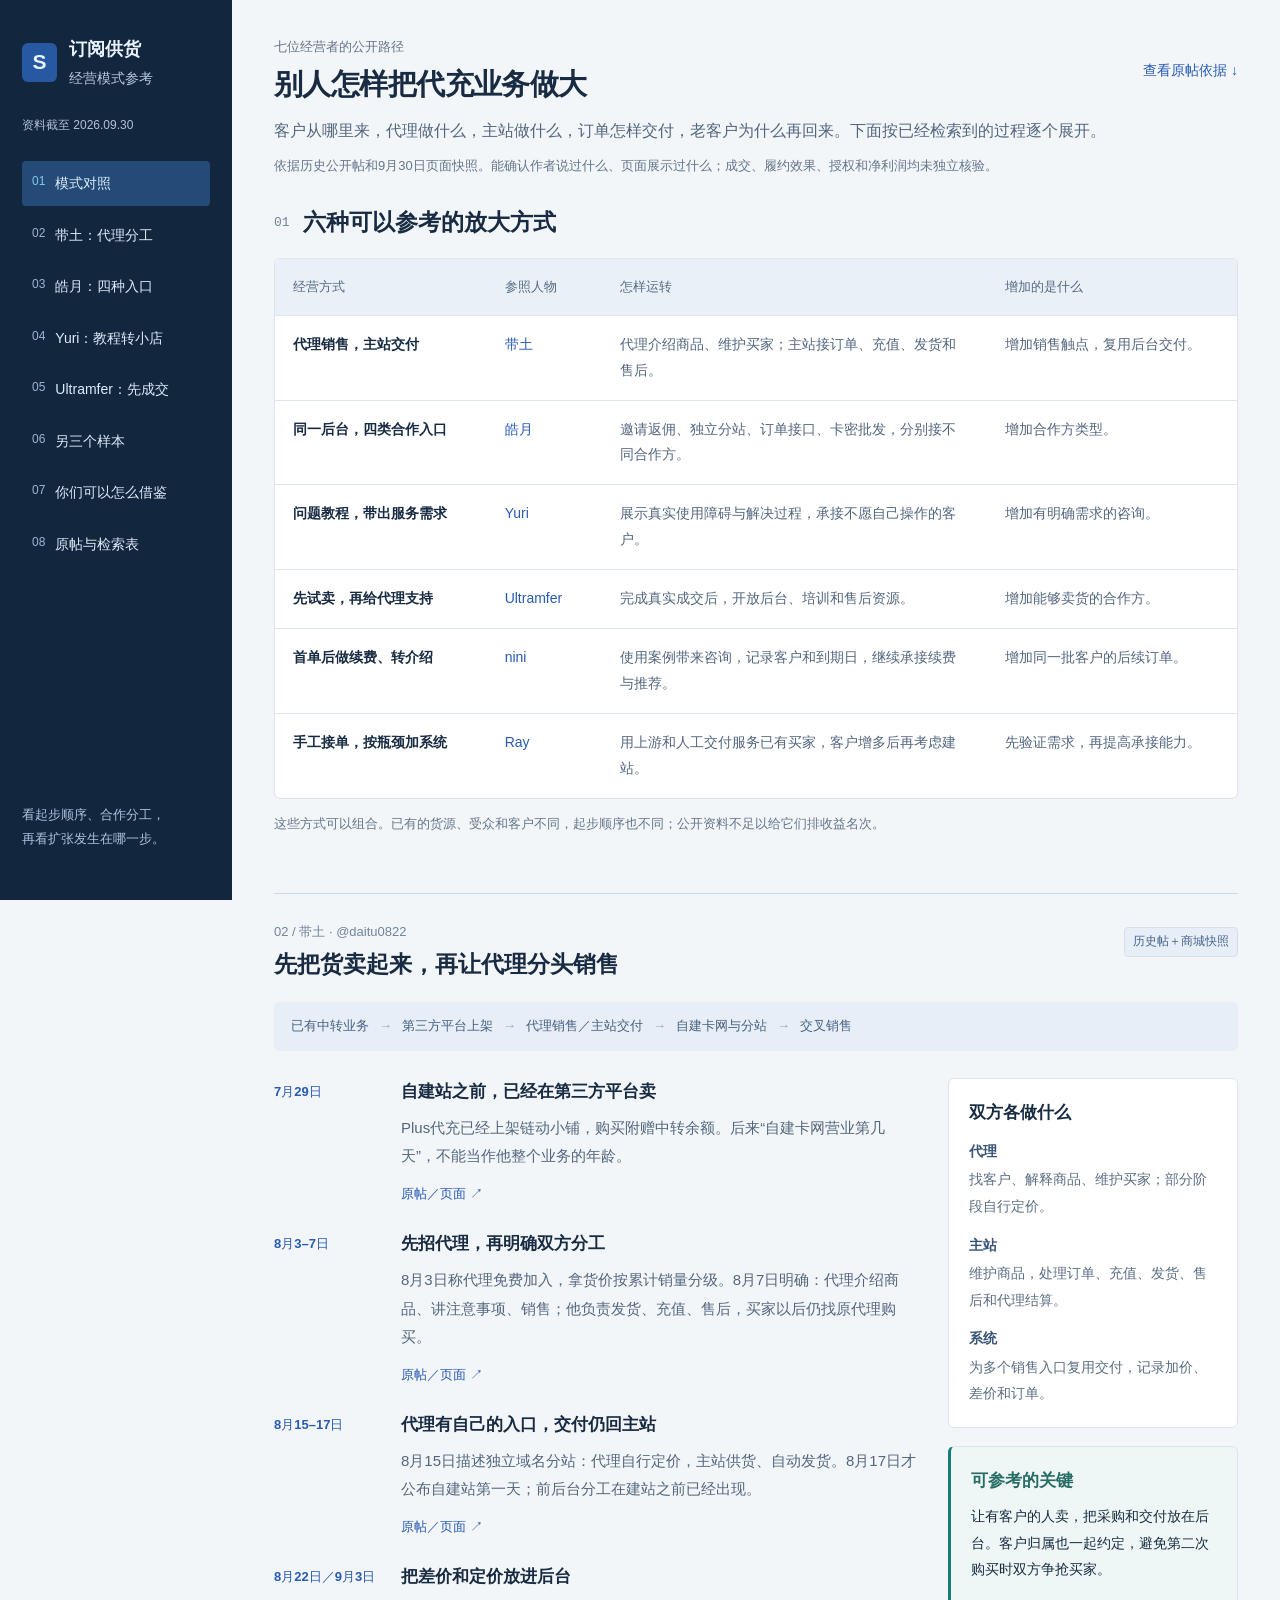
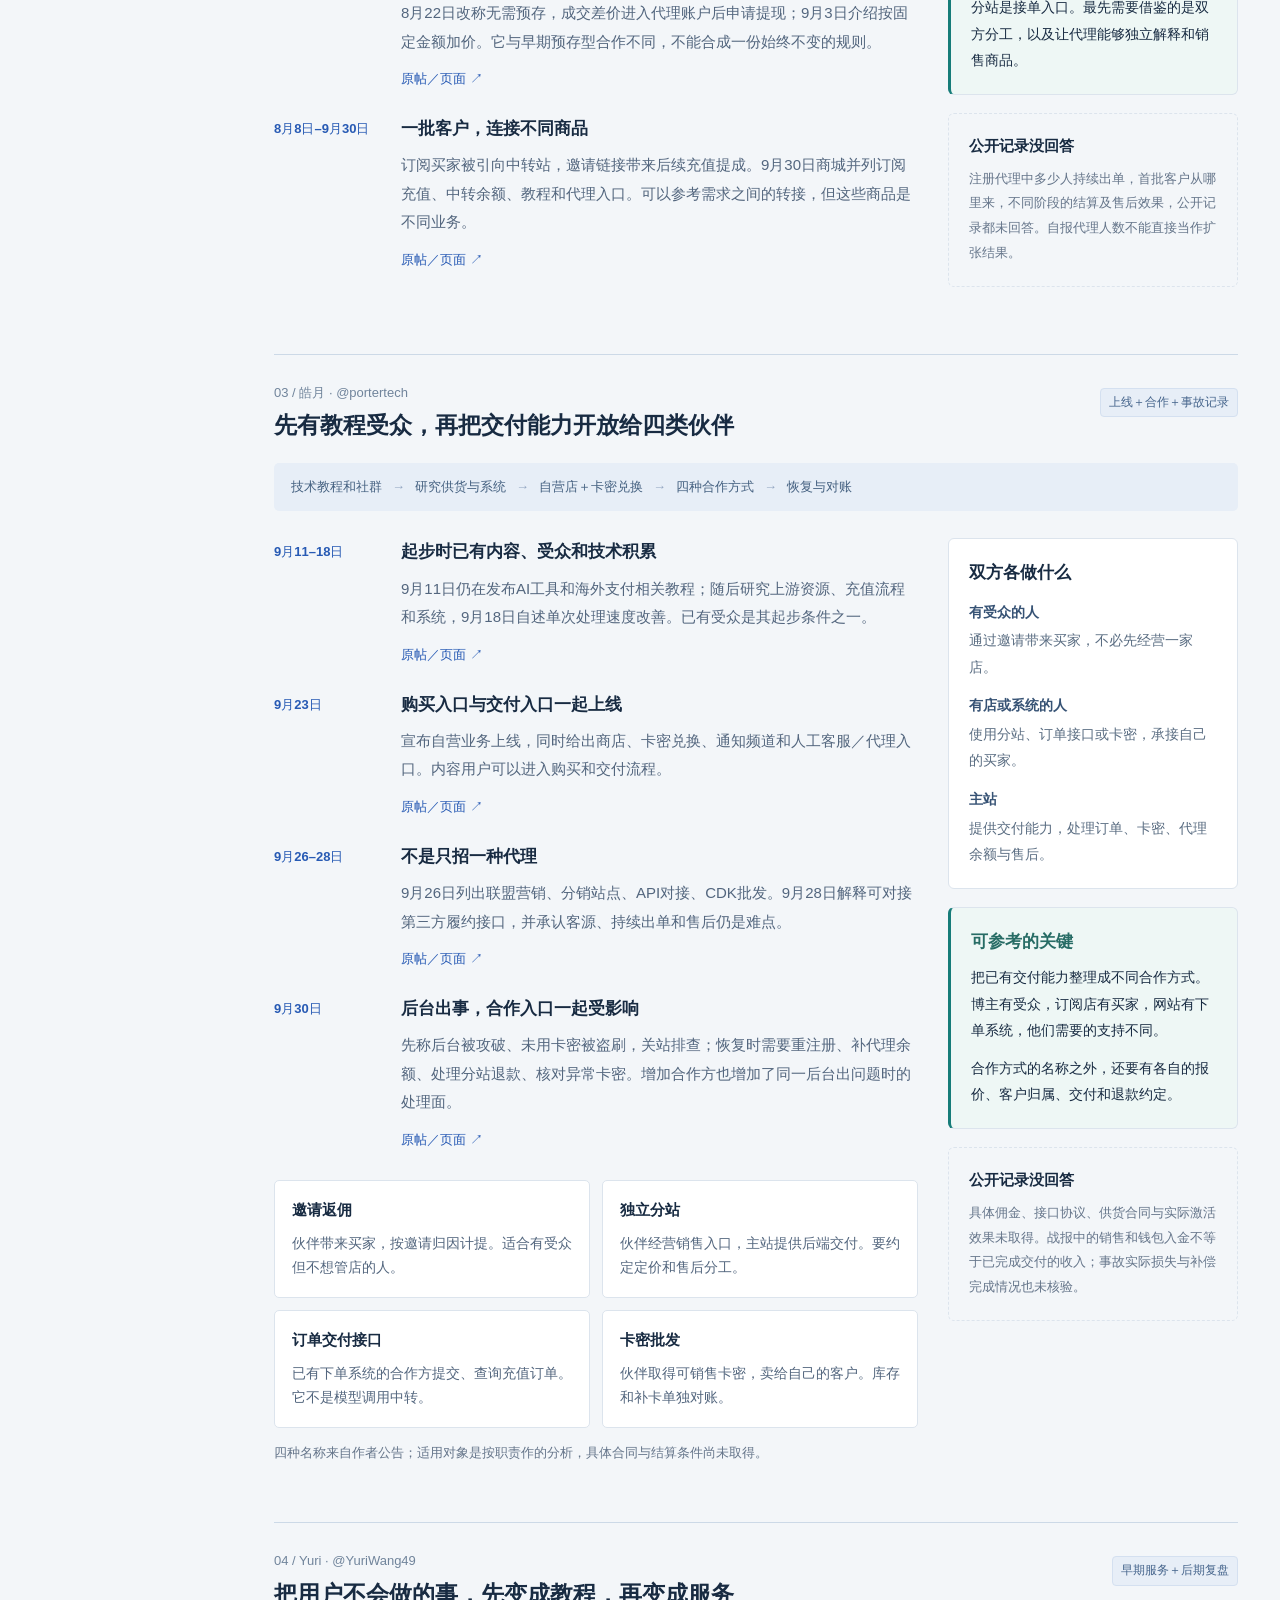
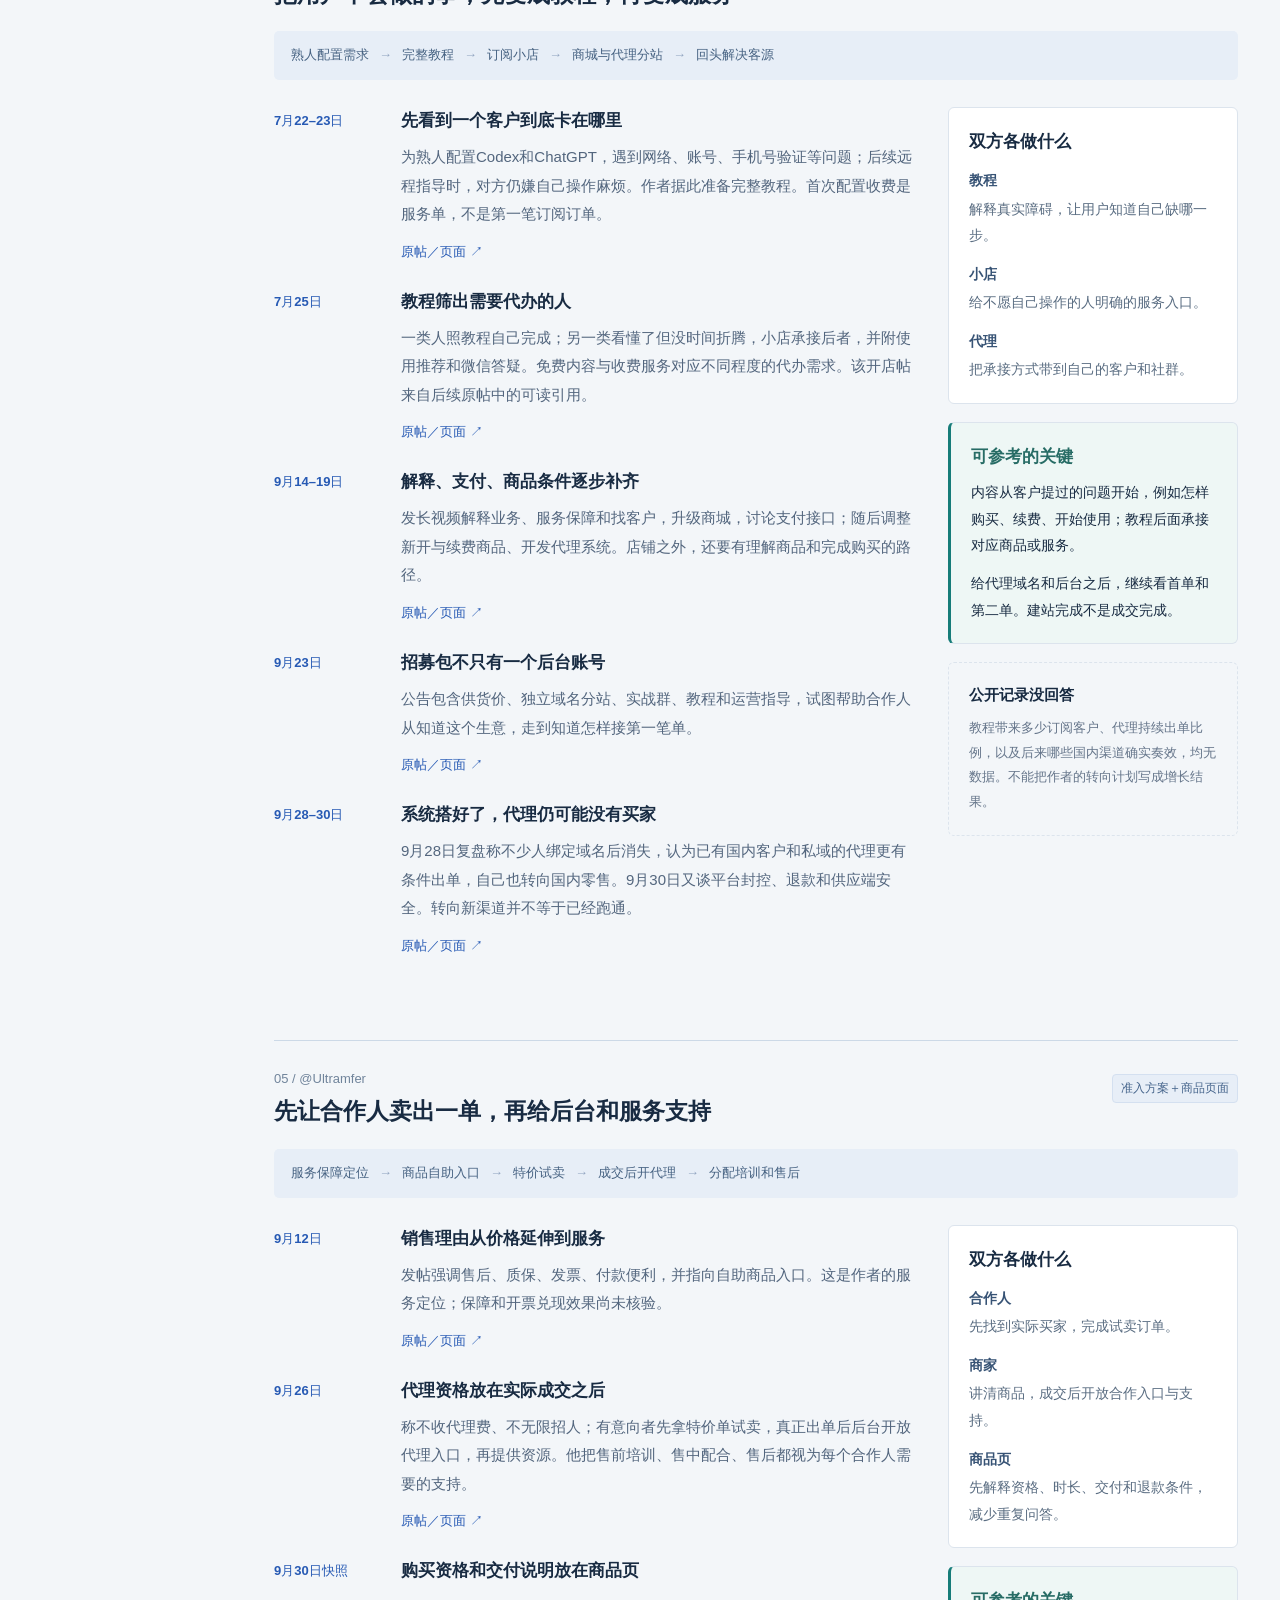
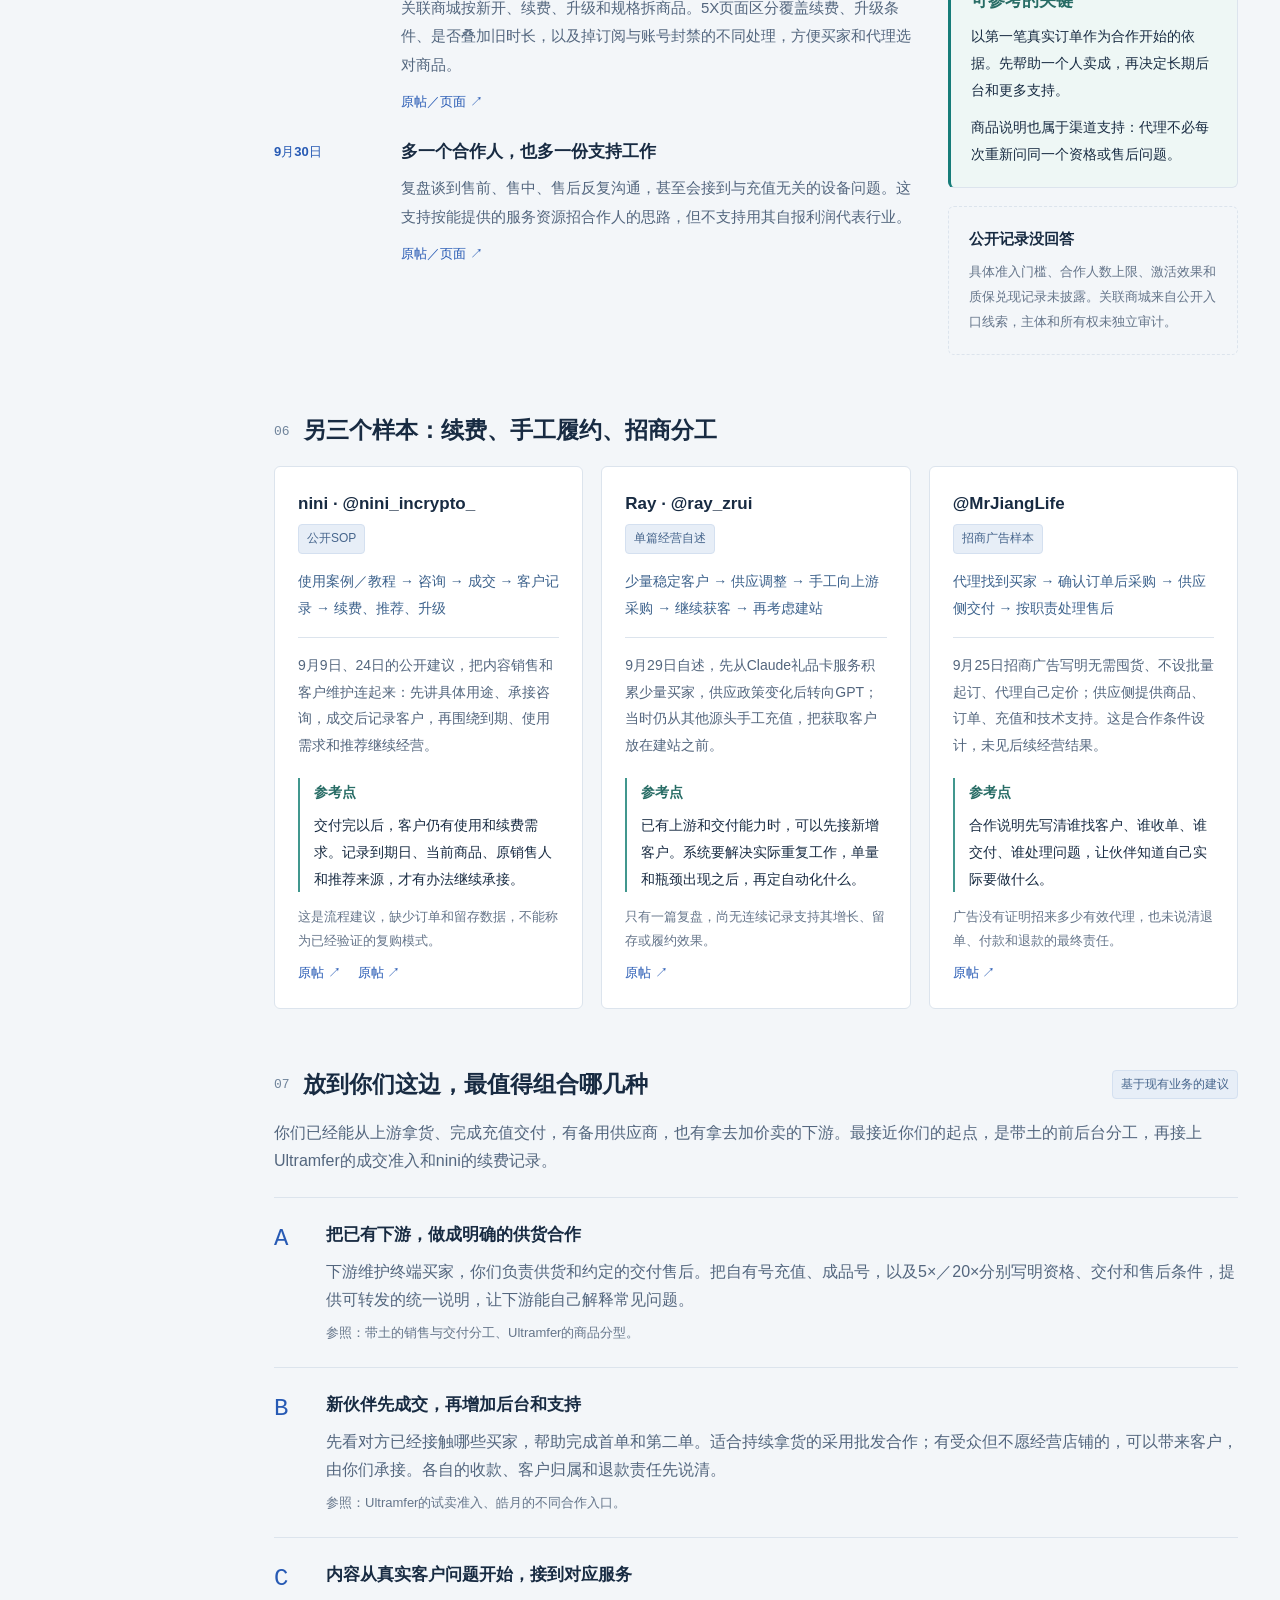
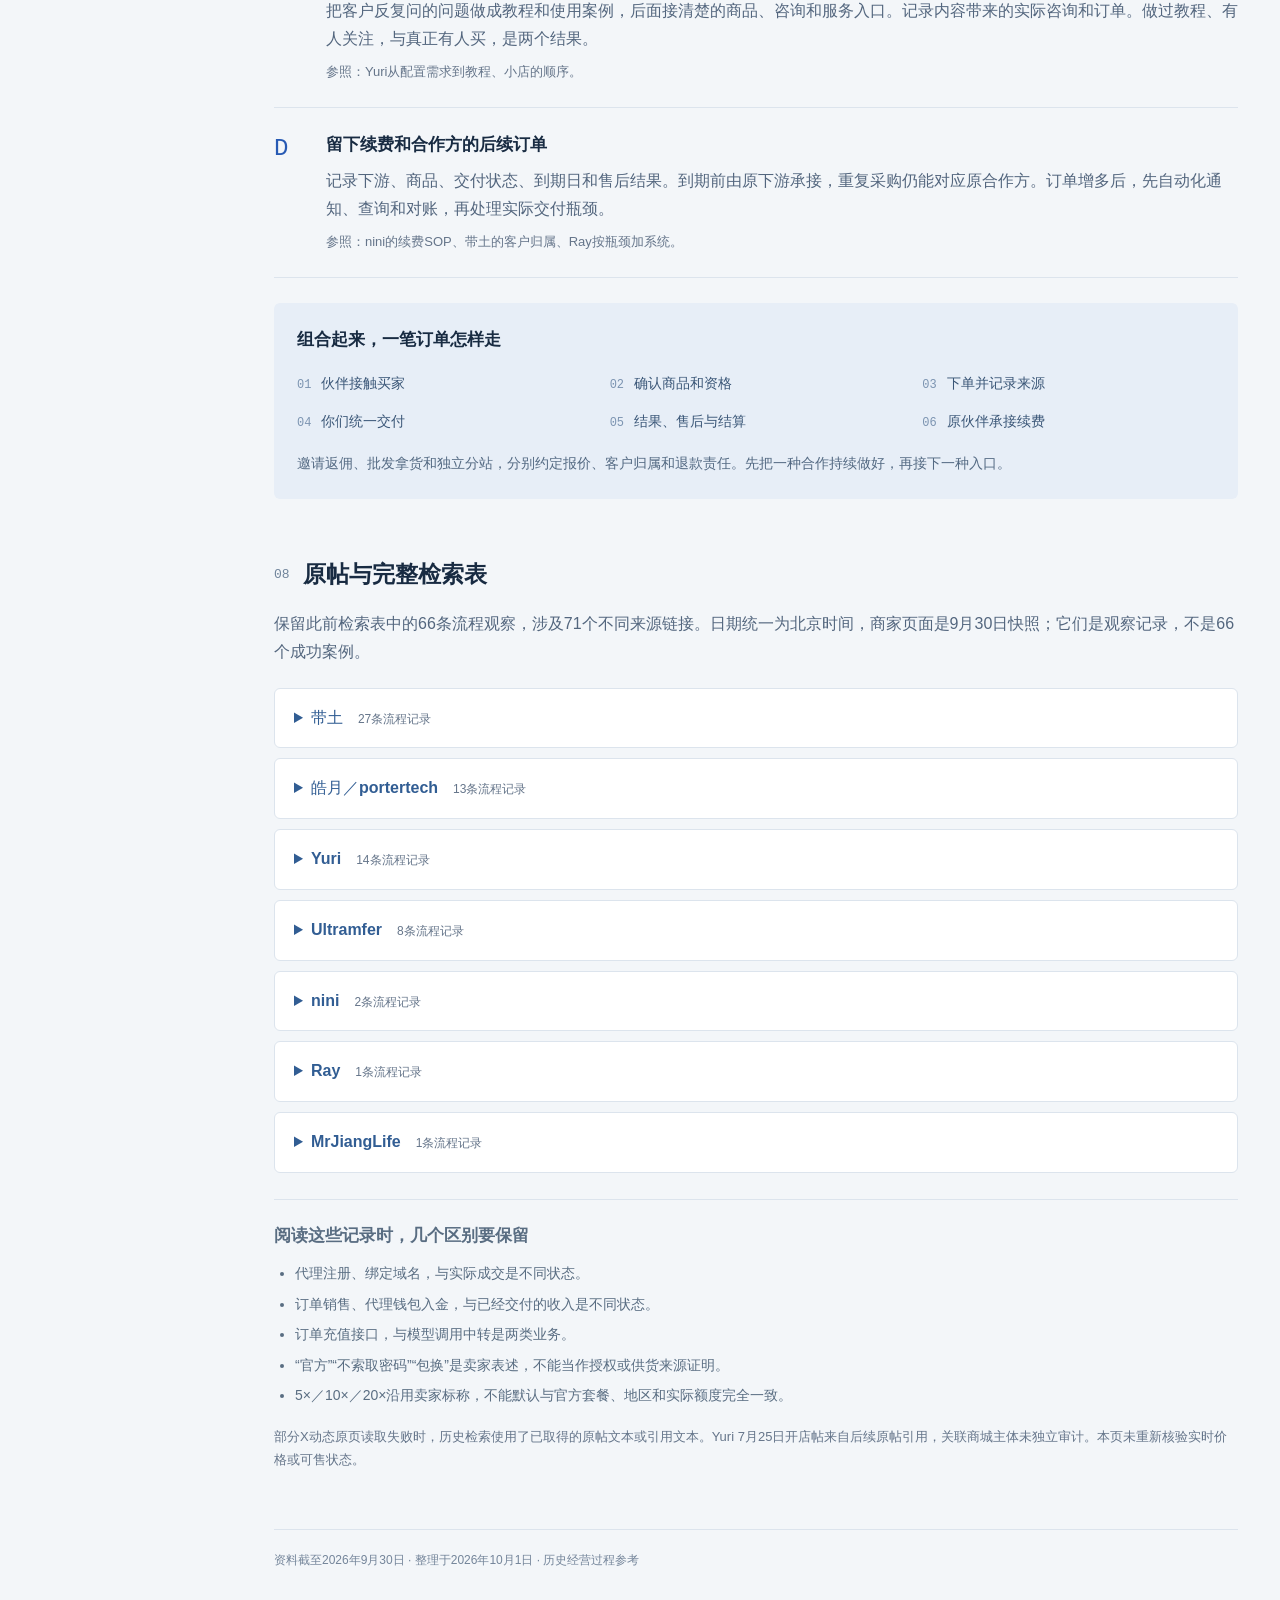
==== casebook/index.html @ fd073145 "Import AI subscription casebook with original history git-subtree-dir: casebook git-subtree-mainline" ====
<!doctype html><html lang="zh-CN"><head><meta charset="UTF-8"><meta name="viewport" content="width=device-width, initial-scale=1"><meta name="theme-color" content="#12263e"><meta name="description" content="七位AI订阅经营者的公开路径：获客、代理合作、集中交付、售后与续费。"><title>代充经营模式参考｜七位经营者的公开路径</title><link rel="icon" type="image/svg+xml" href="data:image/svg+xml,%3Csvg xmlns='http://www.w3.org/2000/svg' viewBox='0 0 32 32'%3E%3Crect width='32' height='32' rx='7' fill='%2312263e'/%3E%3Cpath d='M7 24V17h4v7m3 0V12h4v12m3 0V7h4v17' stroke='%236dcaf0' stroke-width='3'/%3E%3C/svg%3E"><link rel="stylesheet" href="styles.css"><script defer src="app.js"></script></head><body><a class="skip" href="#main">跳到案例内容</a><aside class="sidebar"><a class="brand" href="#models"><span class="brand-mark" aria-hidden="true">S</span><span>订阅供货<span class="brand-sub">经营模式参考</span></span></a><div class="sidebar-meta">资料截至 2026.09.30</div><nav aria-label="案例目录">
<a href="#models" class="active" aria-current="location">01 <span>模式对照</span></a>
<a href="#daitu">02 <span>带土：代理分工</span></a>
<a href="#porter">03 <span>皓月：四种入口</span></a>
<a href="#yuri">04 <span>Yuri：教程转小店</span></a>
<a href="#ultra">05 <span>Ultramfer：先成交</span></a>
<a href="#more">06 <span>另三个样本</span></a>
<a href="#borrow">07 <span>你们可以怎么借鉴</span></a>
<a href="#sources">08 <span>原帖与检索表</span></a>
</nav><p class="sidebar-bottom">看起步顺序、合作分工，<br>再看扩张发生在哪一步。</p></aside><main id="main"><header class="page-header"><div><p class="eyebrow">七位经营者的公开路径</p><h1>别人怎样把代充业务做大</h1></div><a class="source-link" href="#sources">查看原帖依据 ↓</a></header><p class="intro">客户从哪里来，代理做什么，主站做什么，订单怎样交付，老客户为什么再回来。下面按已经检索到的过程逐个展开。</p><p class="evidence-note">依据历史公开帖和9月30日页面快照。能确认作者说过什么、页面展示过什么；成交、履约效果、授权和净利润均未独立核验。</p><section id="models" aria-labelledby="models-title"><div class="section-heading"><div><span class="section-no">01</span><h2 id="models-title">六种可以参考的放大方式</h2></div></div><div class="table-wrap"><table class="model-table"><thead><tr><th scope="col">经营方式</th><th scope="col">参照人物</th><th scope="col">怎样运转</th><th scope="col">增加的是什么</th></tr></thead><tbody>
<tr><th scope="row">代理销售，主站交付</th><td><a href="#daitu">带土</a></td><td>代理介绍商品、维护买家；主站接订单、充值、发货和售后。</td><td>增加销售触点，复用后台交付。</td></tr>
<tr><th scope="row">同一后台，四类合作入口</th><td><a href="#porter">皓月</a></td><td>邀请返佣、独立分站、订单接口、卡密批发，分别接不同合作方。</td><td>增加合作方类型。</td></tr>
<tr><th scope="row">问题教程，带出服务需求</th><td><a href="#yuri">Yuri</a></td><td>展示真实使用障碍与解决过程，承接不愿自己操作的客户。</td><td>增加有明确需求的咨询。</td></tr>
<tr><th scope="row">先试卖，再给代理支持</th><td><a href="#ultra">Ultramfer</a></td><td>完成真实成交后，开放后台、培训和售后资源。</td><td>增加能够卖货的合作方。</td></tr>
<tr><th scope="row">首单后做续费、转介绍</th><td><a href="#nini">nini</a></td><td>使用案例带来咨询，记录客户和到期日，继续承接续费与推荐。</td><td>增加同一批客户的后续订单。</td></tr>
<tr><th scope="row">手工接单，按瓶颈加系统</th><td><a href="#ray">Ray</a></td><td>用上游和人工交付服务已有买家，客户增多后再考虑建站。</td><td>先验证需求，再提高承接能力。</td></tr>
</tbody></table></div><p class="subnote">这些方式可以组合。已有的货源、受众和客户不同，起步顺序也不同；公开资料不足以给它们排收益名次。</p></section>
<section id="daitu" class="case-section" aria-labelledby="daitu-title"><div class="case-head"><div><span class="section-no">02 / 带土 · @daitu0822</span><h2 id="daitu-title">先把货卖起来，再让代理分头销售</h2></div><span class="tag">历史帖＋商城快照</span></div><div class="path" aria-label="公开业务路径"><span>已有中转业务</span><i aria-hidden="true">→</i><span>第三方平台上架</span><i aria-hidden="true">→</i><span>代理销售／主站交付</span><i aria-hidden="true">→</i><span>自建卡网与分站</span><i aria-hidden="true">→</i><span>交叉销售</span></div><div class="case-layout"><div><div class="chronology">
<article><div class="date">7月29日</div><div><h3>自建站之前，已经在第三方平台卖</h3><p>Plus代充已经上架链动小铺，购买附赠中转余额。后来“自建卡网营业第几天”，不能当作他整个业务的年龄。</p><a href="https://x.com/daitu0822/status/2082372740288495859" target="_blank" rel="noopener noreferrer">原帖／页面 ↗</a></div></article>
<article><div class="date">8月3–7日</div><div><h3>先招代理，再明确双方分工</h3><p>8月3日称代理免费加入，拿货价按累计销量分级。8月7日明确：代理介绍商品、讲注意事项、销售；他负责发货、充值、售后，买家以后仍找原代理购买。</p><a href="https://x.com/daitu0822/status/2085756391625834948" target="_blank" rel="noopener noreferrer">原帖／页面 ↗</a></div></article>
<article><div class="date">8月15–17日</div><div><h3>代理有自己的入口，交付仍回主站</h3><p>8月15日描述独立域名分站：代理自行定价，主站供货、自动发货。8月17日才公布自建站第一天；前后台分工在建站之前已经出现。</p><a href="https://x.com/daitu0822/status/2088644835309727869" target="_blank" rel="noopener noreferrer">原帖／页面 ↗</a></div></article>
<article><div class="date">8月22日／9月3日</div><div><h3>把差价和定价放进后台</h3><p>8月22日改称无需预存，成交差价进入代理账户后申请提现；9月3日介绍按固定金额加价。它与早期预存型合作不同，不能合成一份始终不变的规则。</p><a href="https://x.com/daitu0822/status/2091190350610096632" target="_blank" rel="noopener noreferrer">原帖／页面 ↗</a></div></article>
<article><div class="date">8月8日–9月30日</div><div><h3>一批客户，连接不同商品</h3><p>订阅买家被引向中转站，邀请链接带来后续充值提成。9月30日商城并列订阅充值、中转余额、教程和代理入口。可以参考需求之间的转接，但这些商品是不同业务。</p><a href="https://x.com/daitu0822/status/2086013964056682712" target="_blank" rel="noopener noreferrer">原帖／页面 ↗</a></div></article>
</div>
</div><aside class="case-side"><div class="division"><h3>双方各做什么</h3><dl>
<dt>代理</dt><dd>找客户、解释商品、维护买家；部分阶段自行定价。</dd>
<dt>主站</dt><dd>维护商品，处理订单、充值、发货、售后和代理结算。</dd>
<dt>系统</dt><dd>为多个销售入口复用交付，记录加价、差价和订单。</dd>
</dl></div><div class="takeaway"><h3>可参考的关键</h3><p>让有客户的人卖，把采购和交付放在后台。客户归属也一起约定，避免第二次购买时双方争抢买家。</p><p>分站是接单入口。最先需要借鉴的是双方分工，以及让代理能够独立解释和销售商品。</p></div><div class="unknown"><h3>公开记录没回答</h3><p>注册代理中多少人持续出单，首批客户从哪里来，不同阶段的结算及售后效果，公开记录都未回答。自报代理人数不能直接当作扩张结果。</p></div></aside></div></section>
<section id="porter" class="case-section" aria-labelledby="porter-title"><div class="case-head"><div><span class="section-no">03 / 皓月 · @portertech</span><h2 id="porter-title">先有教程受众，再把交付能力开放给四类伙伴</h2></div><span class="tag">上线＋合作＋事故记录</span></div><div class="path" aria-label="公开业务路径"><span>技术教程和社群</span><i aria-hidden="true">→</i><span>研究供货与系统</span><i aria-hidden="true">→</i><span>自营店＋卡密兑换</span><i aria-hidden="true">→</i><span>四种合作方式</span><i aria-hidden="true">→</i><span>恢复与对账</span></div><div class="case-layout"><div><div class="chronology">
<article><div class="date">9月11–18日</div><div><h3>起步时已有内容、受众和技术积累</h3><p>9月11日仍在发布AI工具和海外支付相关教程；随后研究上游资源、充值流程和系统，9月18日自述单次处理速度改善。已有受众是其起步条件之一。</p><a href="https://x.com/portertech/status/2098365959585010064" target="_blank" rel="noopener noreferrer">原帖／页面 ↗</a></div></article>
<article><div class="date">9月23日</div><div><h3>购买入口与交付入口一起上线</h3><p>宣布自营业务上线，同时给出商店、卡密兑换、通知频道和人工客服／代理入口。内容用户可以进入购买和交付流程。</p><a href="https://x.com/portertech/status/2102692599236596185" target="_blank" rel="noopener noreferrer">原帖／页面 ↗</a></div></article>
<article><div class="date">9月26–28日</div><div><h3>不是只招一种代理</h3><p>9月26日列出联盟营销、分销站点、API对接、CDK批发。9月28日解释可对接第三方履约接口，并承认客源、持续出单和售后仍是难点。</p><a href="https://x.com/portertech/status/2103822288760291363" target="_blank" rel="noopener noreferrer">原帖／页面 ↗</a></div></article>
<article><div class="date">9月30日</div><div><h3>后台出事，合作入口一起受影响</h3><p>先称后台被攻破、未用卡密被盗刷，关站排查；恢复时需要重注册、补代理余额、处理分站退款、核对异常卡密。增加合作方也增加了同一后台出问题时的处理面。</p><a href="https://x.com/portertech/status/2105294561518190996" target="_blank" rel="noopener noreferrer">原帖／页面 ↗</a></div></article>
</div>
<div class="cooperation-grid">
<article><h3>邀请返佣</h3><p>伙伴带来买家，按邀请归因计提。适合有受众但不想管店的人。</p></article>
<article><h3>独立分站</h3><p>伙伴经营销售入口，主站提供后端交付。要约定定价和售后分工。</p></article>
<article><h3>订单交付接口</h3><p>已有下单系统的合作方提交、查询充值订单。它不是模型调用中转。</p></article>
<article><h3>卡密批发</h3><p>伙伴取得可销售卡密，卖给自己的客户。库存和补卡单独对账。</p></article>
</div><p class="subnote">四种名称来自作者公告；适用对象是按职责作的分析，具体合同与结算条件尚未取得。</p>
</div><aside class="case-side"><div class="division"><h3>双方各做什么</h3><dl>
<dt>有受众的人</dt><dd>通过邀请带来买家，不必先经营一家店。</dd>
<dt>有店或系统的人</dt><dd>使用分站、订单接口或卡密，承接自己的买家。</dd>
<dt>主站</dt><dd>提供交付能力，处理订单、卡密、代理余额与售后。</dd>
</dl></div><div class="takeaway"><h3>可参考的关键</h3><p>把已有交付能力整理成不同合作方式。博主有受众，订阅店有买家，网站有下单系统，他们需要的支持不同。</p><p>合作方式的名称之外，还要有各自的报价、客户归属、交付和退款约定。</p></div><div class="unknown"><h3>公开记录没回答</h3><p>具体佣金、接口协议、供货合同与实际激活效果未取得。战报中的销售和钱包入金不等于已完成交付的收入；事故实际损失与补偿完成情况也未核验。</p></div></aside></div></section>
<section id="yuri" class="case-section" aria-labelledby="yuri-title"><div class="case-head"><div><span class="section-no">04 / Yuri · @YuriWang49</span><h2 id="yuri-title">把用户不会做的事，先变成教程，再变成服务</h2></div><span class="tag">早期服务＋后期复盘</span></div><div class="path" aria-label="公开业务路径"><span>熟人配置需求</span><i aria-hidden="true">→</i><span>完整教程</span><i aria-hidden="true">→</i><span>订阅小店</span><i aria-hidden="true">→</i><span>商城与代理分站</span><i aria-hidden="true">→</i><span>回头解决客源</span></div><div class="case-layout"><div><div class="chronology">
<article><div class="date">7月22–23日</div><div><h3>先看到一个客户到底卡在哪里</h3><p>为熟人配置Codex和ChatGPT，遇到网络、账号、手机号验证等问题；后续远程指导时，对方仍嫌自己操作麻烦。作者据此准备完整教程。首次配置收费是服务单，不是第一笔订阅订单。</p><a href="https://x.com/YuriWang49/status/2079858857015378277" target="_blank" rel="noopener noreferrer">原帖／页面 ↗</a></div></article>
<article><div class="date">7月25日</div><div><h3>教程筛出需要代办的人</h3><p>一类人照教程自己完成；另一类看懂了但没时间折腾，小店承接后者，并附使用推荐和微信答疑。免费内容与收费服务对应不同程度的代办需求。该开店帖来自后续原帖中的可读引用。</p><a href="https://x.com/YuriWang49/status/2080835426311704947" target="_blank" rel="noopener noreferrer">原帖／页面 ↗</a></div></article>
<article><div class="date">9月14–19日</div><div><h3>解释、支付、商品条件逐步补齐</h3><p>发长视频解释业务、服务保障和找客户，升级商城，讨论支付接口；随后调整新开与续费商品、开发代理系统。店铺之外，还要有理解商品和完成购买的路径。</p><a href="https://x.com/YuriWang49/status/2099411175268311482" target="_blank" rel="noopener noreferrer">原帖／页面 ↗</a></div></article>
<article><div class="date">9月23日</div><div><h3>招募包不只有一个后台账号</h3><p>公告包含供货价、独立域名分站、实战群、教程和运营指导，试图帮助合作人从知道这个生意，走到知道怎样接第一笔单。</p><a href="https://x.com/YuriWang49/status/2102717811571507581" target="_blank" rel="noopener noreferrer">原帖／页面 ↗</a></div></article>
<article><div class="date">9月28–30日</div><div><h3>系统搭好了，代理仍可能没有买家</h3><p>9月28日复盘称不少人绑定域名后消失，认为已有国内客户和私域的代理更有条件出单，自己也转向国内零售。9月30日又谈平台封控、退款和供应端安全。转向新渠道并不等于已经跑通。</p><a href="https://x.com/YuriWang49/status/2104443848466608216" target="_blank" rel="noopener noreferrer">原帖／页面 ↗</a></div></article>
</div>
</div><aside class="case-side"><div class="division"><h3>双方各做什么</h3><dl>
<dt>教程</dt><dd>解释真实障碍，让用户知道自己缺哪一步。</dd>
<dt>小店</dt><dd>给不愿自己操作的人明确的服务入口。</dd>
<dt>代理</dt><dd>把承接方式带到自己的客户和社群。</dd>
</dl></div><div class="takeaway"><h3>可参考的关键</h3><p>内容从客户提过的问题开始，例如怎样购买、续费、开始使用；教程后面承接对应商品或服务。</p><p>给代理域名和后台之后，继续看首单和第二单。建站完成不是成交完成。</p></div><div class="unknown"><h3>公开记录没回答</h3><p>教程带来多少订阅客户、代理持续出单比例，以及后来哪些国内渠道确实奏效，均无数据。不能把作者的转向计划写成增长结果。</p></div></aside></div></section>
<section id="ultra" class="case-section" aria-labelledby="ultra-title"><div class="case-head"><div><span class="section-no">05 / @Ultramfer</span><h2 id="ultra-title">先让合作人卖出一单，再给后台和服务支持</h2></div><span class="tag">准入方案＋商品页面</span></div><div class="path" aria-label="公开业务路径"><span>服务保障定位</span><i aria-hidden="true">→</i><span>商品自助入口</span><i aria-hidden="true">→</i><span>特价试卖</span><i aria-hidden="true">→</i><span>成交后开代理</span><i aria-hidden="true">→</i><span>分配培训和售后</span></div><div class="case-layout"><div><div class="chronology">
<article><div class="date">9月12日</div><div><h3>销售理由从价格延伸到服务</h3><p>发帖强调售后、质保、发票、付款便利，并指向自助商品入口。这是作者的服务定位；保障和开票兑现效果尚未核验。</p><a href="https://x.com/Ultramfer/status/2098575575543931100" target="_blank" rel="noopener noreferrer">原帖／页面 ↗</a></div></article>
<article><div class="date">9月26日</div><div><h3>代理资格放在实际成交之后</h3><p>称不收代理费、不无限招人；有意向者先拿特价单试卖，真正出单后后台开放代理入口，再提供资源。他把售前培训、售中配合、售后都视为每个合作人需要的支持。</p><a href="https://x.com/Ultramfer/status/2103707246303891905" target="_blank" rel="noopener noreferrer">原帖／页面 ↗</a></div></article>
<article><div class="date">9月30日快照</div><div><h3>购买资格和交付说明放在商品页</h3><p>关联商城按新开、续费、升级和规格拆商品。5X页面区分覆盖续费、升级条件、是否叠加旧时长，以及掉订阅与账号封禁的不同处理，方便买家和代理选对商品。</p><a href="https://xcyun.app/store/products/chatgpt-pro-5x" target="_blank" rel="noopener noreferrer">原帖／页面 ↗</a></div></article>
<article><div class="date">9月30日</div><div><h3>多一个合作人，也多一份支持工作</h3><p>复盘谈到售前、售中、售后反复沟通，甚至会接到与充值无关的设备问题。这支持按能提供的服务资源招合作人的思路，但不支持用其自报利润代表行业。</p><a href="https://x.com/Ultramfer/status/2105295449620115901" target="_blank" rel="noopener noreferrer">原帖／页面 ↗</a></div></article>
</div>
</div><aside class="case-side"><div class="division"><h3>双方各做什么</h3><dl>
<dt>合作人</dt><dd>先找到实际买家，完成试卖订单。</dd>
<dt>商家</dt><dd>讲清商品，成交后开放合作入口与支持。</dd>
<dt>商品页</dt><dd>先解释资格、时长、交付和退款条件，减少重复问答。</dd>
</dl></div><div class="takeaway"><h3>可参考的关键</h3><p>以第一笔真实订单作为合作开始的依据。先帮助一个人卖成，再决定长期后台和更多支持。</p><p>商品说明也属于渠道支持：代理不必每次重新问同一个资格或售后问题。</p></div><div class="unknown"><h3>公开记录没回答</h3><p>具体准入门槛、合作人数上限、激活效果和质保兑现记录未披露。关联商城来自公开入口线索，主体和所有权未独立审计。</p></div></aside></div></section>
<section id="more" aria-labelledby="more-title"><div class="section-heading"><div><span class="section-no">06</span><h2 id="more-title">另三个样本：续费、手工履约、招商分工</h2></div></div><div class="more-cases">
<article id="nini" class="mini-case"><div class="mini-head"><h3>nini · @nini_incrypto_</h3><span class="badge">公开SOP</span></div><p class="mini-path">使用案例／教程 → 咨询 → 成交 → 客户记录 → 续费、推荐、升级</p><p>9月9日、24日的公开建议，把内容销售和客户维护连起来：先讲具体用途、承接咨询，成交后记录客户，再围绕到期、使用需求和推荐继续经营。</p><div class="mini-lesson"><strong>参考点</strong><p>交付完以后，客户仍有使用和续费需求。记录到期日、当前商品、原销售人和推荐来源，才有办法继续承接。</p></div><p class="subnote">这是流程建议，缺少订单和留存数据，不能称为已经验证的复购模式。</p><div class="link-row"><a href="https://x.com/nini_incrypto_/status/2097535467759800805" target="_blank" rel="noopener noreferrer">原帖 ↗</a><a href="https://x.com/nini_incrypto_/status/2103052051211297029" target="_blank" rel="noopener noreferrer">原帖 ↗</a></div></article>
<article id="ray" class="mini-case"><div class="mini-head"><h3>Ray · @ray_zrui</h3><span class="badge">单篇经营自述</span></div><p class="mini-path">少量稳定客户 → 供应调整 → 手工向上游采购 → 继续获客 → 再考虑建站</p><p>9月29日自述，先从Claude礼品卡服务积累少量买家，供应政策变化后转向GPT；当时仍从其他源头手工充值，把获取客户放在建站之前。</p><div class="mini-lesson"><strong>参考点</strong><p>已有上游和交付能力时，可以先接新增客户。系统要解决实际重复工作，单量和瓶颈出现之后，再定自动化什么。</p></div><p class="subnote">只有一篇复盘，尚无连续记录支持其增长、留存或履约效果。</p><div class="link-row"><a href="https://x.com/ray_zrui/status/2104615530556703213" target="_blank" rel="noopener noreferrer">原帖 ↗</a></div></article>
<article id="jiang" class="mini-case"><div class="mini-head"><h3>@MrJiangLife</h3><span class="badge">招商广告样本</span></div><p class="mini-path">代理找到买家 → 确认订单后采购 → 供应侧交付 → 按职责处理售后</p><p>9月25日招商广告写明无需囤货、不设批量起订、代理自己定价；供应侧提供商品、订单、充值和技术支持。这是合作条件设计，未见后续经营结果。</p><div class="mini-lesson"><strong>参考点</strong><p>合作说明先写清谁找客户、谁收单、谁交付、谁处理问题，让伙伴知道自己实际要做什么。</p></div><p class="subnote">广告没有证明招来多少有效代理，也未说清退单、付款和退款的最终责任。</p><div class="link-row"><a href="https://x.com/MrJiangLife/status/2103333500673982663" target="_blank" rel="noopener noreferrer">原帖 ↗</a></div></article>
</div></section><section id="borrow" aria-labelledby="borrow-title"><div class="section-heading"><div><span class="section-no">07</span><h2 id="borrow-title">放到你们这边，最值得组合哪几种</h2></div><span class="tag">基于现有业务的建议</span></div><p class="section-intro">你们已经能从上游拿货、完成充值交付，有备用供应商，也有拿去加价卖的下游。最接近你们的起点，是带土的前后台分工，再接上Ultramfer的成交准入和nini的续费记录。</p><div class="borrow-list">
<article><span>A</span><div><h3>把已有下游，做成明确的供货合作</h3><p>下游维护终端买家，你们负责供货和约定的交付售后。把自有号充值、成品号，以及5×／20×分别写明资格、交付和售后条件，提供可转发的统一说明，让下游能自己解释常见问题。</p><p class="borrow-from">参照：带土的销售与交付分工、Ultramfer的商品分型。</p></div></article>
<article><span>B</span><div><h3>新伙伴先成交，再增加后台和支持</h3><p>先看对方已经接触哪些买家，帮助完成首单和第二单。适合持续拿货的采用批发合作；有受众但不愿经营店铺的，可以带来客户，由你们承接。各自的收款、客户归属和退款责任先说清。</p><p class="borrow-from">参照：Ultramfer的试卖准入、皓月的不同合作入口。</p></div></article>
<article><span>C</span><div><h3>内容从真实客户问题开始，接到对应服务</h3><p>把客户反复问的问题做成教程和使用案例，后面接清楚的商品、咨询和服务入口。记录内容带来的实际咨询和订单。做过教程、有人关注，与真正有人买，是两个结果。</p><p class="borrow-from">参照：Yuri从配置需求到教程、小店的顺序。</p></div></article>
<article><span>D</span><div><h3>留下续费和合作方的后续订单</h3><p>记录下游、商品、交付状态、到期日和售后结果。到期前由原下游承接，重复采购仍能对应原合作方。订单增多后，先自动化通知、查询和对账，再处理实际交付瓶颈。</p><p class="borrow-from">参照：nini的续费SOP、带土的客户归属、Ray按瓶颈加系统。</p></div></article>
</div><div class="order-flow"><h3>组合起来，一笔订单怎样走</h3><ol>
<li><span>01</span>伙伴接触买家</li>
<li><span>02</span>确认商品和资格</li>
<li><span>03</span>下单并记录来源</li>
<li><span>04</span>你们统一交付</li>
<li><span>05</span>结果、售后与结算</li>
<li><span>06</span>原伙伴承接续费</li>
</ol><p>邀请返佣、批发拿货和独立分站，分别约定报价、客户归属和退款责任。先把一种合作持续做好，再接下一种入口。</p></div></section><section id="sources" aria-labelledby="sources-title"><div class="section-heading"><div><span class="section-no">08</span><h2 id="sources-title">原帖与完整检索表</h2></div></div><p class="section-intro">保留此前检索表中的66条流程观察，涉及71个不同来源链接。日期统一为北京时间，商家页面是9月30日快照；它们是观察记录，不是66个成功案例。</p>
<details class="evidence-table"><summary>带土<span>27条流程记录</span></summary><div class="table-wrap"><table><thead><tr><th scope="col">日期／环节</th><th scope="col">公开记录支持什么</th><th scope="col">未知与限制</th></tr></thead><tbody>
<tr><th scope="row">2026-07-29<br><span>第三方平台先卖</span></th><td>Plus代充已上架链动小铺，公开对接码和报价，购买附赠5元中转余额。自建站营业计数不是整个业务的起点。<div class="link-row"><a href="https://x.com/daitu0822/status/2082372740288495859" target="_blank" rel="noopener noreferrer">原帖 ↗</a></div></td><td>第一笔订单、采购来源、赠送成本未披露。</td></tr>
<tr><th scope="row">2026-08-03<br><span>免费代理与销量分级</span></th><td>称开放对接3天加入85名代理、不收代理费；按累计销量划分普通、金牌、核心拿货价。<div class="link-row"><a href="https://x.com/daitu0822/status/2084223174619566090" target="_blank" rel="noopener noreferrer">原帖 ↗</a></div></td><td>加入人数不等于付费、活跃或复购代理。</td></tr>
<tr><th scope="row">2026-08-05<br><span>社群承接与售后负担</span></th><td>称短期大量新增微信好友和代理，并提到沟通售后压力及卡密不退换的售卖规则。<div class="link-row"><a href="https://x.com/daitu0822/status/2084901291101454376" target="_blank" rel="noopener noreferrer">原帖 ↗</a></div></td><td>自报规模和规则没有实际履约、退款台账。</td></tr>
<tr><th scope="row">2026-08-06<br><span>平台结算</span></th><td>称第三方平台资金按其当时使用规则解冻、自动提现。<div class="link-row"><a href="https://x.com/daitu0822/status/2085043992048374273" target="_blank" rel="noopener noreferrer">原帖 ↗</a></div></td><td>这是作者当时经历，不能当作全部平台或今天的结算规则。</td></tr>
<tr><th scope="row">2026-08-07<br><span>前台与后台分工</span></th><td>明确代理负责介绍商品、注意事项和销售；作者负责发货、充值与售后，买家继续找原代理购买。<div class="link-row"><a href="https://x.com/daitu0822/status/2085756391625834948" target="_blank" rel="noopener noreferrer">原帖 ↗</a></div></td><td>418名代理为自报注册规模；活跃率、售后工时未知。</td></tr>
<tr><th scope="row">2026-08-08<br><span>代充与中转交叉销售</span></th><td>把会员买家引向中转站；赠送余额，邀请链接下后续充值有10%提成。<div class="link-row"><a href="https://x.com/daitu0822/status/2086013964056682712" target="_blank" rel="noopener noreferrer">原帖 ↗</a></div></td><td>付费留存、返佣成本、调用成本和授权未知。</td></tr>
<tr><th scope="row">2026-08-15<br><span>分站／预存型合作</span></th><td>描述独立域名分站、代理自行定价、先在主站预存后由主站自动发货。<div class="link-row"><a href="https://x.com/daitu0822/status/2088644835309727869" target="_blank" rel="noopener noreferrer">原帖 ↗</a></div></td><td>退款、余额所有权和资金隔离未披露。</td></tr>
<tr><th scope="row">2026-08-17<br><span>自建卡网开业</span></th><td>8月17日称自建发卡站营业第一天；此前第三方平台受到限制。<div class="link-row"><a href="https://x.com/daitu0822/status/2089381192873234878" target="_blank" rel="noopener noreferrer">原帖 ↗</a></div></td><td>战报是作者自述，不能据此倒推出第一批客户来源。</td></tr>
<tr><th scope="row">2026-08-20<br><span>分站教学</span></th><td>发布加入代理、开通及绑定域名的教程入口。<div class="link-row"><a href="https://x.com/daitu0822/status/2090343511715352790" target="_blank" rel="noopener noreferrer">原帖 ↗</a></div></td><td>教程存在不证明代理完成配置或成交。</td></tr>
<tr><th scope="row">2026-08-20<br><span>收款影响成交</span></th><td>自述支付宝故障导致部分买家不能付款，显示支付是独立经营环节。<div class="link-row"><a href="https://x.com/daitu0822/status/2090462952767758698" target="_blank" rel="noopener noreferrer">原帖 ↗</a></div></td><td>失败付款数、挽回率、冻结资金和费率未知。</td></tr>
<tr><th scope="row">2026-08-21<br><span>收费准入／人工提现</span></th><td>称代理费10或20元；自建卡网和支付；代理后台申请提现、提交收款信息后由作者打款。<div class="link-row"><a href="https://x.com/daitu0822/status/2090828745003184592" target="_blank" rel="noopener noreferrer">原帖 ↗</a></div></td><td>不同费用对应权益不明，零手续费不等于零经营成本。</td></tr>
<tr><th scope="row">2026-08-22<br><span>不预存／差价钱包</span></th><td>称代理无需预充值，卖出后差价进入代理账户，满100元可申请提现。<div class="link-row"><a href="https://x.com/daitu0822/status/2091190350610096632" target="_blank" rel="noopener noreferrer">原帖 ↗</a></div></td><td>与8月15日预存型说法不同：可能不同模式或规则变更，不能合并。</td></tr>
<tr><th scope="row">2026-09-03<br><span>代理定价功能</span></th><td>主站支持代理按固定金额设置加价；例子用来解释功能。<div class="link-row"><a href="https://x.com/daitu0822/status/2095415389437960617" target="_blank" rel="noopener noreferrer">原帖 ↗</a></div></td><td>例子不是GPT 5x实际成交价，更不是净利率。</td></tr>
<tr><th scope="row">2026-09-03<br><span>内容获客复盘</span></th><td>自述曾尝试视频号并得到关注和订单，讨论AI使用内容如何导向订阅需求。<div class="link-row"><a href="https://x.com/daitu0822/status/2095503444475892031" target="_blank" rel="noopener noreferrer">原帖 ↗</a></div></td><td>缺少逐渠道咨询、成交及获客成本；不采用其复制素材、规避审核建议。</td></tr>
<tr><th scope="row">2026-09-07<br><span>企业报销需求</span></th><td>称客户要报销，计划补公司和自助发票入口。<div class="link-row"><a href="https://x.com/daitu0822/status/2096782476740047087" target="_blank" rel="noopener noreferrer">原帖 ↗</a></div></td><td>没有公司注册、开票资质及实际发票记录；广告附加费不是法定税率。</td></tr>
<tr><th scope="row">2026-09-09<br><span>另一条业务与人工成本</span></th><td>自述中转站已做数月，帮用户配置和售后的负担高于代充。<div class="link-row"><a href="https://x.com/daitu0822/status/2097554548843749722" target="_blank" rel="noopener noreferrer">原帖 ↗</a></div></td><td>注册用户不等于付费用户；中转和代充要分别核算。</td></tr>
<tr><th scope="row">2026-09-09<br><span>受众与增量瓶颈</span></th><td>认为X上的代理受众开始饱和，想扩到别的圈子。<div class="link-row"><a href="https://x.com/daitu0822/status/2097714144589836557" target="_blank" rel="noopener noreferrer">原帖 ↗</a></div></td><td>没有证明哪个新渠道已持续带来成交。</td></tr>
<tr><th scope="row">2026-09-10<br><span>支付与代理升级</span></th><td>自述增加支付宝通道和自动代理升级，也预期收款可能不稳定。<div class="link-row"><a href="https://x.com/daitu0822/status/2098015066041823602" target="_blank" rel="noopener noreferrer">原帖 ↗</a></div></td><td>当前可用通道、结算周期、实际支付成功率需重新核对。</td></tr>
<tr><th scope="row">2026-09-18<br><span>库存安全</span></th><td>讨论库存被盗相关的问题。<div class="link-row"><a href="https://x.com/daitu0822/status/2100952873420959903" target="_blank" rel="noopener noreferrer">原帖 ↗</a></div></td><td>缺少独立事故报告、损失和补偿台账。</td></tr>
<tr><th scope="row">2026-09-23<br><span>支付教程与联盟推广</span></th><td>发布支付工具教程并附推广入口，可能产生联盟获客和佣金；不是AI订单或净利润证明。<div class="link-row"><a href="https://x.com/daitu0822/status/2102674335559520697" target="_blank" rel="noopener noreferrer">原帖 ↗</a></div></td><td>一两百人的邀请数是自报，未见平台后台或佣金证明；卡片可用范围、地区政策、实际充值成功率和推广关系未独立核验；原帖包含身份和地址填写建议，不能据此推断合规或授权</td></tr>
<tr><th scope="row">2026-09-25<br><span>中转业务及付费教程</span></th><td>自述中转站使用流水，计划出售50元搭建教程；与会员代充形成不同商品线。<div class="link-row"><a href="https://x.com/daitu0822/status/2103448032708620669" target="_blank" rel="noopener noreferrer">原帖 ↗</a></div></td><td>两三千元是流水、充值额还是利润没有定义；教程是否按计划完成、购买者是否真正部署成功没有证据；号池和上游的实际来源、授权、成本和稳定性没有公开验证</td></tr>
<tr><th scope="row">2026-09-26<br><span>中转教程的模块</span></th><td>把中转业务拆为域名、服务器、上游和接口层，介绍定价与推广。没有证明上游来源或转售授权。<div class="link-row"><a href="https://x.com/daitu0822/status/2103758362911412650" target="_blank" rel="noopener noreferrer">原帖 ↗</a></div></td><td>帖文展示的是操作路径，不证明上游对外转售获得授权；服务器、源码、账号池和模型调用的真实成本未披露；教程内的测试、定价与实际长期可用性没有独立验证</td></tr>
<tr><th scope="row">2026-09-27<br><span>支付作为独立模块</span></th><td>公开讨论商城支付插件和服务商，说明搭站之后仍需解决收款；不采用其挂靠或规避风控说法。<div class="link-row"><a href="https://x.com/daitu0822/status/2104136421111976050" target="_blank" rel="noopener noreferrer">原帖 ↗</a></div></td><td>所谓加白、挂靠服务商的主体和合法性未核实；支付通道是否长期可用、拒付与风控损失没有数据；该帖的低流水门槛是个人经验，不是通用阈值</td></tr>
<tr><th scope="row">2026-09-30<br><span>检索日中转产品</span></th><td>中转站首页宣传多模型、按量计费和多个上游；与代充订单自动交付接口是不同业务。能力、安全和授权没有独立验证。<div class="link-row"><a href="https://daitu.cc/" target="_blank" rel="noopener noreferrer">页面 ↗</a></div></td><td>多上游账号的实际来源、授权和隔离方式没有公开；自动切换、负载均衡、稳定性和数据安全没有独立测试结果；页面是产品宣传，不证明API收入或利润规模</td></tr>
<tr><th scope="row">2026-09-30<br><span>检索日代理商品</span></th><td>页面展示30元“至尊代理开通”、自动发货；不同于此前免费或10／20元口径，具体权益不能视为同一档。<div class="link-row"><a href="https://daituai.cc/" target="_blank" rel="noopener noreferrer">页面 ↗</a></div></td><td>30元代理开通对应的具体权限、结算、提现和分站权益没有在首页展开；余额CDK和接码商品的真实售后与上游来源未核实；目录上架不等于有稳定销量，页面售出数也未给出订单时间范围</td></tr>
<tr><th scope="row">2026-09-30<br><span>检索日商品目录</span></th><td>商城并列会员充值、中转余额、支付教程、代理入口；商品有手动和自动发货两类。标价、库存、已售均为页面展示。<div class="link-row"><a href="https://daituai.cc/" target="_blank" rel="noopener noreferrer">页面 ↗</a></div></td><td>页面没有说明库存、已售数的统计口径和更新时间；标价不是采购价、成交价或净利润；商品是否来自同一上游也未知；页面状态可能随时变化，不能把检索日快照当作持续经营承诺</td></tr>
<tr><th scope="row">2026-09-30<br><span>检索日订单与售后公告</span></th><td>建议注册下单以便查询；页面称卡密／账户数据保留7天、当前只支持USDT；赠送中转余额需工单提交订单号后领取。<div class="link-row"><a href="https://daituai.cc/" target="_blank" rel="noopener noreferrer">页面 ↗</a></div></td><td>退款、补发、失败订单的实际处理比例和时效没有公开统计；7天数据保留是否覆盖所有订单、工单和代理记录没有说明；赠送余额是否计入真实成本、用户是否持续使用中转站未披露</td></tr>
</tbody></table></div></details>
<details class="evidence-table"><summary>皓月／portertech<span>13条流程记录</span></summary><div class="table-wrap"><table><thead><tr><th scope="col">日期／环节</th><th scope="col">公开记录支持什么</th><th scope="col">未知与限制</th></tr></thead><tbody>
<tr><th scope="row">2026-09-11<br><span>前置内容和资源入口</span></th><td>作者在进入皓月Ai前已经持续发布海外账户、支付和 AI 工具教程，并在一条学生优惠帖中公开 YouTube 视频及相关资源链接。<div class="link-row"><a href="https://x.com/portertech/status/2098365959585010064" target="_blank" rel="noopener noreferrer">原帖 ↗</a></div></td><td>内容流量到业务成交的转化率、来源渠道和真实获客成本。</td></tr>
<tr><th scope="row">2026-09-12<br><span>从渠道观察转向上游</span></th><td>作者把当时观察到的链路概括为上游提供能力、中间商接接口或面板、博主和代理加价销售，并表示想自己找卡台、研究支付通道和系统搭建。<div class="link-row"><a href="https://x.com/portertech/status/2098693684690636813" target="_blank" rel="noopener noreferrer">原帖 ↗</a></div></td><td>他实际联系了哪些供应商、是否签有上游协议、货源是否来自同一体系。</td></tr>
<tr><th scope="row">2026-09-13<br><span>需求假设</span></th><td>作者认为代充卖点不只是信息差，也包括替客户处理外币支付、账单和操作麻烦；这是其对用户需求的解释。<div class="link-row"><a href="https://x.com/portertech/status/2098985769209913468" target="_blank" rel="noopener noreferrer">原帖 ↗</a></div></td><td>该需求判断没有问卷、订单归因或复购数据支持。</td></tr>
<tr><th scope="row">2026-09-17<br><span>技术路线切换前</span></th><td>作者当日仍称自己走的是较原始的浏览器充值路线，而主流平台使用另一种协议路线，表示继续学习。<div class="link-row"><a href="https://x.com/portertech/status/2100535763867681179" target="_blank" rel="noopener noreferrer">原帖 ↗</a></div></td><td>浏览器路线的成功率、实际订单量、具体支付/风控处理方式。</td></tr>
<tr><th scope="row">2026-09-18<br><span>技术可行性验证</span></th><td>作者称已把一条更快的充值路线跑通，单次从约5–7分钟压到约30秒，并明确没有公开具体实现。<div class="link-row"><a href="https://x.com/portertech/status/2100935336188895600" target="_blank" rel="noopener noreferrer">原帖 ↗</a></div></td><td>成功率、并发、长期可用性、上游授权和该路线是否持续有效。</td></tr>
<tr><th scope="row">2026-09-23<br><span>自营站上线</span></th><td>作者宣布皓月Ai自营业务上线，公开商店、卡密兑换、通知频道和人工客服/代理入口。另一条当日战报称下午两点多上线，至晚上十点卡网销售额2173元、代理批发销售额1725元。<div class="link-row"><a href="https://x.com/portertech/status/2102692599236596185" target="_blank" rel="noopener noreferrer">原帖 ↗</a><a href="https://x.com/portertech/status/2102771879107063994" target="_blank" rel="noopener noreferrer">关联帖1 ↗</a></div></td><td>支付主体、实际收款账户、退款主体、商品成本和首日真实已交付订单数。</td></tr>
<tr><th scope="row">2026-09-24<br><span>早期销售和受众承接</span></th><td>作者称正式运营第二天卡网支付金额超过10000元并继续招代理；同日资料汇总称其 YouTube 约2.5万订阅、X约5000关注、TG群约1万成员，并把皓月Ai列为业务入口；另发帖称整理了可充值账号表。<div class="link-row"><a href="https://x.com/portertech/status/2103129982583116013" target="_blank" rel="noopener noreferrer">原帖 ↗</a><a href="https://x.com/portertech/status/2103104897000583352" target="_blank" rel="noopener noreferrer">关联帖1 ↗</a><a href="https://x.com/portertech/status/2102939869878333912" target="_blank" rel="noopener noreferrer">关联帖2 ↗</a></div></td><td>上述受众是否活跃、是否属于目标买家、这些平台给皓月Ai导入多少付费用户。</td></tr>
<tr><th scope="row">2026-09-26<br><span>代理体系上线</span></th><td>作者公布代理低价：Plus低至110元、Pro 5x低至630元、Pro 20x低至1030元，并列出联盟营销、分销站点、API对接、CDK批发四种模式。<div class="link-row"><a href="https://x.com/portertech/status/2103822288760291363" target="_blank" rel="noopener noreferrer">原帖 ↗</a></div></td><td>最低价的数量门槛、是否收代理资格费、返佣规则、代理实际激活数、API文档和结算周期。</td></tr>
<tr><th scope="row">2026-09-27<br><span>上线后稳定化</span></th><td>作者称代充业务正式上线第三天，卡网销售额5000元以上、新增代理10名，之后主要招代理和处理售后，让业务自行运行。该帖UTC时间为9月26日16:11，即北京时间9月27日凌晨，帖子中的‘第三天’与自然日并非完全同一口径。<div class="link-row"><a href="https://x.com/portertech/status/2103880094779646019" target="_blank" rel="noopener noreferrer">原帖 ↗</a></div></td><td>10名代理是否首单、销售额是否含重复支付、日常人工时长和售后比例。</td></tr>
<tr><th scope="row">2026-09-28<br><span>资源整合模型公开化</span></th><td>作者把业务所需资源概括为卡台、充值方法和卡网，并表示充值方法可以直接对接第三方API；同时承认真正难点是客源、持续出单和售后。<div class="link-row"><a href="https://x.com/portertech/status/2104509420084535488" target="_blank" rel="noopener noreferrer">原帖 ↗</a></div></td><td>第三方接口的真实提供方、授权、SLA、失败责任和价格；公开材料没有证明他自研了完整履约系统。</td></tr>
<tr><th scope="row">2026-09-29<br><span>代理资金和订单并行</span></th><td>作者战报把当日卡网销售额写为12000元、代理钱包入金写为9000元，合计21000元，并提到Pro 20x预计恢复开放。<div class="link-row"><a href="https://x.com/portertech/status/2104947847947076026" target="_blank" rel="noopener noreferrer">原帖 ↗</a></div></td><td>钱包入金是否已经形成可用余额、是否已采购或消费、退款/冻结/代理负债如何处理；收款主体和资金归属未公开。</td></tr>
<tr><th scope="row">2026-09-30<br><span>检索日公开交付界面</span></th><td>公开页面可见卡密校验、订单提交、自动处理队列、结果和批量状态查询。页面存在不等于实际成功率或安全性得到验证。<div class="link-row"><a href="https://aisub.online/" target="_blank" rel="noopener noreferrer">页面 ↗</a></div></td><td>未购买或提交凭证；卡网动态商城读取失败，未测试完整支付链路。</td></tr>
<tr><th scope="row">2026-09-30<br><span>事故、恢复和责任承接</span></th><td>作者先称后台被攻破、未使用卡密被盗刷，预计损失约2000，并关站排查；随后称恢复Plus/Pro 5x/Pro 20x，要求用户重注册、API对接代理补余额、分站代理退款、异常卡密在10月7日20:00前核对补卡。回复中还自述服务器密码被爆破、环境变量泄露、数据库明文而前端仅做显示层加密，并称重新部署。<div class="link-row"><a href="https://x.com/portertech/status/2105141540272366079" target="_blank" rel="noopener noreferrer">原帖 ↗</a><a href="https://x.com/portertech/status/2105294561518190996" target="_blank" rel="noopener noreferrer">关联帖1 ↗</a><a href="https://x.com/portertech/status/2105296872005148811" target="_blank" rel="noopener noreferrer">关联帖2 ↗</a><a href="https://x.com/portertech/status/2105305373108507073" target="_blank" rel="noopener noreferrer">关联帖3 ↗</a><a href="https://x.com/portertech/status/2105307476371624160" target="_blank" rel="noopener noreferrer">关联帖4 ↗</a></div></td><td>实际损失、被盗卡密数量、补卡/退款完成率、服务器是否彻底重建、代理和用户最终是否受损。</td></tr>
</tbody></table></div></details>
<details class="evidence-table"><summary>Yuri<span>14条流程记录</span></summary><div class="table-wrap"><table><thead><tr><th scope="col">日期／环节</th><th scope="col">公开记录支持什么</th><th scope="col">未知与限制</th></tr></thead><tbody>
<tr><th scope="row">2026-07-22<br><span>起步/人工服务试单</span></th><td>记录第一次线下帮助熟人安装 Codex：对方没有翻墙、海外 Apple ID、Google/ChatGPT 账号，过程中还遇到 IP/设备风控和手机号验证；三小时后只完成 Codex 与 ChatGPT 基础设置，收取 200 元。<div class="link-row"><a href="https://x.com/YuriWang49/status/2079858857015378277" target="_blank" rel="noopener noreferrer">原帖 ↗</a></div></td><td>没有订单凭证、成本和后续复购；没有说明该客户是否转成订阅购买；无法从单次熟人服务推断稳定获客</td></tr>
<tr><th scope="row">2026-07-23<br><span>人工服务后的转化/内容化</span></th><td>后续远程指导熟人完成电脑和手机端的网络配置，提供注册美区 ID、购买礼品卡和 GPT 订阅教程；熟人嫌麻烦，最后选择闲鱼代充，并提出以后到公司交流合作。作者据此准备制作从 0 到 1 的完整教程。<div class="link-row"><a href="https://x.com/YuriWang49/status/2080132292727726162" target="_blank" rel="noopener noreferrer">原帖 ↗</a></div></td><td>没有证明该客户实际购买了他的代充；未披露合作是否发生；教程带来的访问、咨询和付费转化没有数据</td></tr>
<tr><th scope="row">2026-07-25<br><span>教程受众转小店</span></th><td>作者称完整教程发布后，很多人照教程走通，也有人看懂流程但没有时间折腾，于是开出 AI 订阅小店；Pro 5X 及以上订单附送经过自己筛选的 Skill/插件推荐，并通过微信答疑，试图把网络、注册、订阅和基础使用串成一条龙服务。<div class="link-row"><a href="https://x.com/YuriWang49/status/2080835426311704947" target="_blank" rel="noopener noreferrer">原帖内引用 ↗</a></div></td><td>没有首批订单数、客单价、采购价或售后率；没有证明 Skill/答疑带来复购；小店域名和实际履约主体未在该帖中单独核验</td></tr>
<tr><th scope="row">2026-09-11<br><span>获客瓶颈识别</span></th><td>直接询问同行在哪个平台出单，并称闲鱼遭大规模风控；X 上的用户往往愿意自己花时间寻找低价代充。<div class="link-row"><a href="https://x.com/YuriWang49/status/2098082933563384101" target="_blank" rel="noopener noreferrer">原帖 ↗</a></div></td><td>没有各平台曝光、咨询、成交漏斗；没有广告或人工获客成本；没有证明某个国内平台有效</td></tr>
<tr><th scope="row">2026-09-11<br><span>供应变化/续费商品</span></th><td>称 Pro 20X 当时只能续费不能新订阅，提醒已有订阅的用户不要轻易中断，并主推续费；同时引用 7 月开店帖，说明业务由教程需求转为小店。<div class="link-row"><a href="https://x.com/YuriWang49/status/2098311006179213593" target="_blank" rel="noopener noreferrer">原帖 ↗</a></div></td><td>没有上游授权、采购合同或真实库存；‘稳定出单’没有订单数据；没有说明续费失败、退款或封禁处理结果</td></tr>
<tr><th scope="row">2026-09-13<br><span>内容获客准备</span></th><td>称已经录好视频，准备从业务上下游和如何出单两端拆解代充业务，并用长视频吸引关注。<div class="link-row"><a href="https://x.com/YuriWang49/status/2099063136875938228" target="_blank" rel="noopener noreferrer">原帖 ↗</a></div></td><td>视频带来的有效咨询和成交未披露；没有说明内容投放平台组合和制作成本</td></tr>
<tr><th scope="row">2026-09-14<br><span>内容产品化/业务解释</span></th><td>发布 15 分钟视频，解释菲区卡充与美区 iOS 的区别、‘保订阅/保封号’的含义、做 AI 订阅如何找客户和出单，并宣布自己的 AI 订阅商城升级。<div class="link-row"><a href="https://x.com/YuriWang49/status/2099411175268311482" target="_blank" rel="noopener noreferrer">原帖 ↗</a></div></td><td>视频只说明主题，不公开完整履约步骤和实际转化；商城价格、供应和售后要以页面或订单核验</td></tr>
<tr><th scope="row">2026-09-15<br><span>成本/系统建设复盘</span></th><td>称这门生意主要赚辛苦钱，价格越来越透明，价值在帮用户搭渠道和解决支付；并说自己试过多种方法，找到较通用的微信/支付宝支付接口方案，准备结合商城搭建过程分享踩坑。<div class="link-row"><a href="https://x.com/YuriWang49/status/2099734819320332555" target="_blank" rel="noopener noreferrer">原帖 ↗</a></div></td><td>接口费率、拒付、结算周期和资金冻结风险不公开；未披露开发成本与订单量；‘通用方案’的合规主体与授权关系未核验</td></tr>
<tr><th scope="row">2026-09-18<br><span>渠道战略</span></th><td>明确说打通墙内路径是做好代充最重要的事，普通引流和宣传不足以带来单量。<div class="link-row"><a href="https://x.com/YuriWang49/status/2100947848703721592" target="_blank" rel="noopener noreferrer">原帖 ↗</a></div></td><td>没有指出哪个具体平台已跑通；没有有效获客成本、成交率和复购数据</td></tr>
<tr><th scope="row">2026-09-19<br><span>价格与代理系统</span></th><td>公开更新 Plus 128、Pro 5X 708、Pro 20X 1180，并称 iOS 20X 新开逐步灰度、历史用过 20X 的用户可续费，同时代理系统全面开发中。<div class="link-row"><a href="https://x.com/YuriWang49/status/2101166642202042482" target="_blank" rel="noopener noreferrer">原帖 ↗</a></div></td><td>这些是对外报价而非成交价；没有采购成本、单量、退款和实际毛利；灰度开放的资格判断和持续时间未核验</td></tr>
<tr><th scope="row">2026-09-23<br><span>代理招募产品化</span></th><td>代理招募包包含低价、5–10 分钟搭建独立域名分站、U 支付出入金说明、实战代理群和运营打法；代理资格按一杯奶茶钱购买，再通过 TG 获取分站教程和进群。<div class="link-row"><a href="https://x.com/YuriWang49/status/2102717811571507581" target="_blank" rel="noopener noreferrer">原帖 ↗</a></div></td><td>没有代理资格实际价格、充值/退款规则和供货合同；没有证明代理活跃率、出单率或培训效果；支付和上游来源未公开核验</td></tr>
<tr><th scope="row">2026-09-24<br><span>代理激活与分润认知</span></th><td>称自己一单赚几元到十几元，而有代理在墙内挂单一单赚约 400 元；继续招代理，商城购买代理资格后自动开通，再通过 TG 提供分站教程和破冰指导。<div class="link-row"><a href="https://x.com/YuriWang49/status/2103044103701479596" target="_blank" rel="noopener noreferrer">原帖 ↗</a></div></td><td>400 元是作者单条自述，未核验成交和成本；没有代理结算、退单和售后承担方式；没有证明代理能持续出单</td></tr>
<tr><th scope="row">2026-09-28<br><span>代理复盘/转向 C 端</span></th><td>称近一周有近百人来做代理，更多人在绑定域名后消失；判断 X 已是红海，真正能赚钱的是有国内 C 端渠道和私域的大代理。随后把剩余时间投入国内平台销售，并称代理系统已逐渐稳定。<div class="link-row"><a href="https://x.com/YuriWang49/status/2104443848466608216" target="_blank" rel="noopener noreferrer">原帖 ↗</a></div></td><td>‘近百人’没有名单、激活定义或订单分母；国内平台是哪一个、是否实际跑通未知；代理系统的真实成本、售后工时和复购未披露</td></tr>
<tr><th scope="row">2026-09-30<br><span>失败复盘/风险暴露</span></th><td>称同行网站被攻击、卡密泄漏；X 难出单，闲鱼遭大规模扣分封号，零售端还面临举报和无理由退款。作者把源头安全与零售平台损耗同时视为扩大限制。<div class="link-row"><a href="https://x.com/YuriWang49/status/2105188647914074215" target="_blank" rel="noopener noreferrer">原帖 ↗</a></div></td><td>没有披露自己的实际损失、退款率和恢复时间；同行事件没有独立事故报告；没有说明商城当前是否继续接单</td></tr>
</tbody></table></div></details>
<details class="evidence-table"><summary>Ultramfer<span>8条流程记录</span></summary><div class="table-wrap"><table><thead><tr><th scope="col">日期／环节</th><th scope="col">公开记录支持什么</th><th scope="col">未知与限制</th></tr></thead><tbody>
<tr><th scope="row">2026-09-12<br><span>服务定位/商品入口</span></th><td>称价格已经透明，客户不应只为省几元比较；更关键的是售后、质保、发票和支付便利。随后为自己的通道背书，主推 ChatGPT 20X 续费和 5X iOS，并指向网站自助下单。<div class="link-row"><a href="https://x.com/Ultramfer/status/2098575575543931100" target="_blank" rel="noopener noreferrer">原帖 ↗</a></div></td><td>没有采购价、实际利润、订单量和发票开具记录；‘正规’和‘有保障’是作者自述，未见第三方授权证明；自助下单与人工售后的分工未在该帖展开</td></tr>
<tr><th scope="row">2026-09-26<br><span>代理准入/服务分工</span></th><td>称不收几十元代理费、不无限招代理；有意向者先拿特价单去卖，真正出单后后台自动开放代理入口并提供资源。所有合作代理需要分配售后资源、售前培训、售中配合及增长陪跑/品牌 IP 建设。<div class="link-row"><a href="https://x.com/Ultramfer/status/2103707246303891905" target="_blank" rel="noopener noreferrer">原帖 ↗</a></div></td><td>没有具体出单门槛、代理名额和资源分配规则；100 个代理只能出个位数单是同行口述，不是他的订单账；没有他的代理激活率、日均订单、售后工时</td></tr>
<tr><th scope="row">2026-09-30<br><span>供给变化/规格迁移</span></th><td>商品页把原20X商品调整为10X，并要求以当前规格为准；显示商品名称、额度和资格会随上游变化。<div class="link-row"><a href="https://xcyun.app/store/products/chatgpt-pro-20x-card" target="_blank" rel="noopener noreferrer">关联页面 ↗</a></div></td><td>没有旧规格到新规格的实际订单或退款处理；1190 元是页面标价，不是成交价或利润；无法从页面证明具体上游渠道或账号授权</td></tr>
<tr><th scope="row">2026-09-30<br><span>升级/续费分型</span></th><td>Pro 5X 页面区分新开、覆盖续费和符合条件的 iOS Plus 升级；覆盖后重新计算一个月、不叠加剩余时长，同套餐续费不重置已用额度，掉订阅按剩余天数退差价，账号封禁排除在质保外。<div class="link-row"><a href="https://xcyun.app/store/products/chatgpt-pro-5x" target="_blank" rel="noopener noreferrer">关联页面 ↗</a></div></td><td>没有公开实际成交价、采购成本和升级成功率；官方退款以官方客服判断为准，商家承担范围不清；没有验证其是否由 @Ultramfer 亲自履约</td></tr>
<tr><th scope="row">2026-09-30<br><span>商城订单主流程</span></th><td>商城写明：统一浏览商品详情、实时价格与库存；购买后在订单中查看交付内容，并按提示进入卡密充值。首页流程为选商品 → 支付 → 领取卡密，订单页还承载支付状态、交付和售后进度。商品按 Plus、iOS、Pro 5X、Pro 10X/20X 续费、X Premium 和接码等资格拆分。<div class="link-row"><a href="https://xcyun.app/store" target="_blank" rel="noopener noreferrer">关联页面 ↗</a></div></td><td>页面没有公开上游采购、支付服务商、拒付率或真实订单账；页面展示的库存/累计成交是当前站点自述，未独立验证；与 @Ultramfer 的所有权关联仍是公开资料线索，不是授权证明</td></tr>
<tr><th scope="row">2026-09-30<br><span>存量资格续费/人工条件</span></th><td>页面把 Pro 20X 续费限定为历史上使用过 20X、且符合菲区续费渠道条件的老用户；订阅期为一个月，支付后按订单内指引完成续费，账号封禁和历史黑充等风险不在默认质保范围。<div class="link-row"><a href="https://xcyun.app/store/products/chatgpt-pro-20x-renewal" target="_blank" rel="noopener noreferrer">关联页面 ↗</a></div></td><td>没有核验资格判断后台、供货方和实际人工处理流程；没有续费成功率、掉订阅率和实际退款记录；页面与 X 帖中‘20X’的当前可售规格可能随规则变化</td></tr>
<tr><th scope="row">2026-09-30<br><span>自有账号充值/自动交付</span></th><td>页面称美区 iOS Plus 支持新开与续费，客户只需准备自己的 GPT 账号、不提供密码，通常 1–3 分钟完成；原订阅未到期会被覆盖不叠加。30 天内掉订阅按剩余天数退差价，但封禁、异常 IP、共享账号、历史黑充和平台风控不在默认质保范围。<div class="link-row"><a href="https://xcyun.app/store/products/chatgpt-plus-ios" target="_blank" rel="noopener noreferrer">关联页面 ↗</a></div></td><td>没有实际失败率、退款金额或售后响应时长；页面‘官方正规’仍是商家页面表述，不是官方授权证明；没有说明上游支付渠道和争议处理主体</td></tr>
<tr><th scope="row">2026-09-30<br><span>经营复盘/服务成本</span></th><td>称 9 月前客单利润约 20%，9 月币圈人涌入后竞争激烈，自己观察到大多数真正做代充的人没有赚钱；实际工作包含客户购买前、购买中和购买后的反复沟通，还会遇到与充值无关的设备问题投诉。<div class="link-row"><a href="https://x.com/Ultramfer/status/2105295449620115901" target="_blank" rel="noopener noreferrer">原帖 ↗</a></div></td><td>20% 未说明分母和是否扣支付/人工/退款；90% 是作者观察，不是抽样统计；没有自己的订单、退款和工时台账</td></tr>
</tbody></table></div></details>
<details class="evidence-table"><summary>nini<span>2条流程记录</span></summary><div class="table-wrap"><table><thead><tr><th scope="col">日期／环节</th><th scope="col">公开记录支持什么</th><th scope="col">未知与限制</th></tr></thead><tbody>
<tr><th scope="row">2026-09-09<br><span>教程内容→月度续费</span></th><td>本人SOP把AI使用案例和教程导向咨询、销售、客户关系维护、续费提醒及转介绍。<div class="link-row"><a href="https://x.com/nini_incrypto_/status/2097535467759800805" target="_blank" rel="noopener noreferrer">原帖 ↗</a></div></td><td>这是公开建议，不证明转化效果；不采用虚假评论、多号规避审核等做法。</td></tr>
<tr><th scope="row">2026-09-24<br><span>长文SOP与履约</span></th><td>长文继续展开产品知识、前期成交、客户记录、续费升级及平台结算／退款问题。<div class="link-row"><a href="https://x.com/nini_incrypto_/status/2103052051211297029" target="_blank" rel="noopener noreferrer">原帖 ↗</a></div></td><td>缺少真实订单、成本、留存和退款率；不采用复制素材、隐瞒用途或结算规避技巧。</td></tr>
</tbody></table></div></details>
<details class="evidence-table"><summary>Ray<span>1条流程记录</span></summary><div class="table-wrap"><table><thead><tr><th scope="col">日期／环节</th><th scope="col">公开记录支持什么</th><th scope="col">未知与限制</th></tr></thead><tbody>
<tr><th scope="row">2026-09-29<br><span>小客户→手工采购→再考虑系统</span></th><td>自述2月起Claude礼品卡服务积累少量稳定客户，受供应政策变化转向GPT；当前仍在其他源头手工充值，优先获客，客户增加后再考虑建站。<div class="link-row"><a href="https://x.com/ray_zrui/status/2104615530556703213" target="_blank" rel="noopener noreferrer">原帖 ↗</a></div></td><td>未披露采购合同、净利润、退款或客户留存；政策变化是作者经历。</td></tr>
</tbody></table></div></details>
<details class="evidence-table"><summary>MrJiangLife<span>1条流程记录</span></summary><div class="table-wrap"><table><thead><tr><th scope="col">日期／环节</th><th scope="col">公开记录支持什么</th><th scope="col">未知与限制</th></tr></thead><tbody>
<tr><th scope="row">2026-09-25<br><span>无库存代理招商方案</span></th><td>99元代理广告：客户确定后再采购、无需提前囤货、不设批量起订、代理定价，供应侧统一商品、订单、充值和技术售后。<div class="link-row"><a href="https://x.com/MrJiangLife/status/2103333500673982663" target="_blank" rel="noopener noreferrer">原帖 ↗</a></div></td><td>只有公开招商方案，不是已成功跑通的增长时间线；费后成交和退款承担未知。</td></tr>
</tbody></table></div></details>
<div class="source-method"><h3>阅读这些记录时，几个区别要保留</h3><ul><li>代理注册、绑定域名，与实际成交是不同状态。</li><li>订单销售、代理钱包入金，与已经交付的收入是不同状态。</li><li>订单充值接口，与模型调用中转是两类业务。</li><li>“官方”“不索取密码”“包换”是卖家表述，不能当作授权或供货来源证明。</li><li>5×／10×／20×沿用卖家标称，不能默认与官方套餐、地区和实际额度完全一致。</li></ul><p>部分X动态原页读取失败时，历史检索使用了已取得的原帖文本或引用文本。Yuri 7月25日开店帖来自后续原帖引用，关联商城主体未独立审计。本页未重新核验实时价格或可售状态。</p></div></section><footer>资料截至2026年9月30日 · 整理于2026年10月1日 · 历史经营过程参考</footer></main></body></html>
---- casebook/styles.css ----
:root{color-scheme:light;--ink:#182b42;--blue:#275ab4;--muted:#65758a;--line:#dce4ed;--paper:#fff;--bg:#f3f6f9;--nav:#12263e;--teal:#167c79}*{box-sizing:border-box}html{scroll-behavior:smooth;scroll-padding-top:30px}body{margin:0;background:var(--bg);color:var(--ink);font:16px/1.75 -apple-system,BlinkMacSystemFont,"PingFang SC","Microsoft YaHei",sans-serif}a{color:var(--blue);text-decoration:none}a:hover{text-decoration:underline}a:focus-visible,summary:focus-visible{outline:3px solid #72adf6;outline-offset:4px}.skip{position:fixed;top:-70px;left:20px;z-index:100;background:white;padding:10px 18px}.skip:focus{top:10px}.sidebar{position:fixed;inset:0 auto 0 0;width:232px;padding:34px 22px;background:var(--nav);color:#eaf3ff;display:flex;flex-direction:column;overflow-y:auto}.brand{display:flex;gap:12px;align-items:center;color:inherit;font-size:18px;font-weight:650}.brand:hover{text-decoration:none}.brand-mark{width:35px;height:39px;border-radius:6px;background:#2758a2;display:grid;place-items:center;font-size:21px}.brand-sub{display:block;font-size:14px;color:#b9c8db;font-weight:400}.sidebar-meta{font-size:12px;color:#b0c2d8;margin:25px 0}.sidebar nav{display:grid;gap:7px}.sidebar nav a{display:flex;gap:10px;color:#9fb5d0;font-size:12px;padding:10px;border-radius:4px;white-space:nowrap}.sidebar nav a span{color:#deebfa;font-size:14px}.sidebar nav a.active{background:#244b77;color:#81c8ef}.sidebar nav a:hover{background:#203c5d;text-decoration:none}.sidebar-bottom{margin-top:auto;padding-top:28px;color:#aec3db;font-size:13px;line-height:1.9}main{margin-left:232px;padding:36px 42px 30px;max-width:1630px}.page-header{display:flex;justify-content:space-between;align-items:center;gap:18px}.eyebrow{font-size:13px;color:var(--muted);margin:0 0 5px}h1{font-size:29px;line-height:1.4;margin:0;font-weight:650;letter-spacing:-.02em}h2{font-size:23px;line-height:1.55;margin:0;font-weight:650}h3{font-size:17px;line-height:1.6;margin:0 0 9px}p{margin:0 0 14px}.source-link{font-size:14px;white-space:nowrap}.intro{color:#53667e;margin:13px 0 10px;max-width:940px}.evidence-note{font-size:13px;color:var(--muted);margin:0 0 27px;max-width:1040px}.section-heading{display:flex;align-items:center;justify-content:space-between;gap:18px;margin-bottom:17px}.section-heading>div{display:flex;align-items:center;gap:13px}.section-no{font-size:13px;color:#70849b;line-height:1.8}.section-heading .section-no{font-family:ui-monospace,monospace}.tag,.badge{display:inline-block;font-size:12px;line-height:1.8;background:#e7eef7;border:1px solid #d4e0f0;color:#46658c;border-radius:4px;padding:3px 8px;white-space:nowrap}.section-intro{color:#53667e;max-width:1040px;margin-bottom:22px}.subnote{font-size:13px;color:var(--muted);line-height:1.8;margin:13px 0 0}section{margin-bottom:58px}.table-wrap{overflow-x:auto;border:1px solid var(--line);border-radius:6px;background:white;scrollbar-width:thin}table{width:100%;border-collapse:collapse;text-align:left;font-size:14px;line-height:1.85}th,td{padding:16px 18px;vertical-align:top;border-bottom:1px solid var(--line)}thead th{font-size:13px;background:#eaf0f7;color:#546a83;font-weight:550}tbody tr:last-child th,tbody tr:last-child td{border-bottom:0}tbody th{font-weight:600}.model-table{min-width:740px}.model-table th:first-child{width:22%}.model-table td:nth-child(2){width:12%;white-space:nowrap}.model-table td:nth-child(3){width:40%;color:#53667e}.model-table td:last-child{color:#53667e}.case-section{border-top:1px solid #ccd9e7;padding-top:26px}.case-head{display:flex;justify-content:space-between;align-items:flex-start;gap:22px;margin-bottom:19px}.case-head .section-no{display:block;margin-bottom:4px}.case-head .tag{margin-top:7px}.path{display:flex;gap:8px 10px;align-items:center;flex-wrap:wrap;font-size:13px;padding:13px 17px;background:#e7eef7;border-radius:5px;color:#456181;margin-bottom:27px}.path i{font-style:normal;color:#92a6c1}.path span{white-space:nowrap}.case-layout{display:grid;grid-template-columns:minmax(0,1fr) 290px;gap:30px}.chronology{display:grid;gap:0}.chronology article{display:grid;grid-template-columns:109px minmax(0,1fr);gap:18px;padding:0 0 23px;position:relative}.chronology article+.chronology article{padding-top:20px;border-top:1px solid var(--line)}.date{font-size:13px;color:var(--blue);line-height:1.8;padding-top:2px;font-weight:550}.chronology h3{font-size:17px}.chronology p{color:#53667e;font-size:15px;line-height:1.9;margin-bottom:8px}.chronology a,.link-row a{font-size:13px}.link-row{display:flex;gap:6px 17px;flex-wrap:wrap;margin-top:10px}.case-side{display:grid;align-content:start;gap:18px}.division,.takeaway,.unknown{padding:20px;border:1px solid var(--line);border-radius:6px;background:white}.division p,.case-side p{font-size:14px;line-height:1.9;margin-bottom:11px}.case-side p:last-child{margin:0}.division dl{margin:0}.division dt{font-size:14px;font-weight:600;margin-top:13px;color:#375375}.division dd{margin:3px 0 0;font-size:14px;color:#5a6d82;line-height:1.9}.takeaway{border-left:3px solid var(--teal);background:#eef7f5}.takeaway h3{color:#276c65}.unknown{background:transparent;border-style:dashed}.unknown h3{font-size:15px}.unknown p{font-size:13px;color:var(--muted)}.cooperation-grid{display:grid;grid-template-columns:1fr 1fr;gap:12px;margin-top:4px}.cooperation-grid article{padding:17px;background:white;border:1px solid var(--line);border-radius:5px}.cooperation-grid h3{font-size:15px}.cooperation-grid p{font-size:14px;color:#53667e;margin:0}.more-cases{display:grid;grid-template-columns:repeat(3,minmax(0,1fr));gap:18px}.mini-case{padding:23px;background:white;border:1px solid var(--line);border-radius:6px;scroll-margin-top:25px}.mini-head{margin-bottom:14px}.mini-head h3{margin-bottom:6px}.mini-path{font-size:14px;color:#3d628c;border-bottom:1px solid var(--line);padding-bottom:16px;line-height:1.9}.mini-case>p:not(.mini-path):not(.subnote){font-size:14px;line-height:1.9;color:#53667e}.mini-lesson{margin-top:20px;border-left:2px solid #41978e;padding-left:14px}.mini-lesson strong{font-size:14px;color:#276c65}.mini-lesson p{font-size:14px;line-height:1.9;margin:6px 0 0}.mini-case>a{display:inline-block;font-size:13px;margin-top:12px}.borrow-list{border-top:1px solid var(--line)}.borrow-list article{display:grid;grid-template-columns:30px 1fr;gap:22px;padding:23px 0;border-bottom:1px solid var(--line)}.borrow-list article>span{font:24px/1.5 ui-monospace,monospace;color:var(--blue)}.borrow-list p{color:#53667e;max-width:1020px;margin-bottom:8px}.borrow-list .borrow-from{font-size:13px;color:var(--muted);margin:0}.order-flow{margin-top:25px;padding:23px;background:#e7eef7;border-radius:6px}.order-flow ol{display:grid;grid-template-columns:repeat(3,1fr);list-style:none;margin:18px 0;padding:0;gap:13px 20px}.order-flow li{font-size:14px;color:#3a5677;display:flex;gap:10px;align-items:baseline}.order-flow li span{font:12px/1.6 ui-monospace,monospace;color:#7c94b1}.order-flow p{font-size:14px;color:#546a83;margin:0}.evidence-table{background:white;border:1px solid var(--line);border-radius:6px;margin-bottom:10px}.evidence-table summary{padding:15px 19px;cursor:pointer;color:#315d93;font-weight:550;line-height:1.8}.evidence-table summary span{font-size:12px;color:var(--muted);font-weight:400;margin-left:15px}.evidence-table .table-wrap{margin:0 15px 17px;border-radius:4px}.evidence-table table{min-width:900px}.evidence-table th:first-child{width:19%}.evidence-table td:nth-child(2){width:47%}.evidence-table td:last-child{color:var(--muted);font-size:13px}.evidence-table tbody th{font-size:13px;color:#526d8c}.evidence-table tbody th span{display:inline-block;margin-top:5px;color:#344f70;font-size:14px}.source-method{border-top:1px solid var(--line);margin-top:26px;padding-top:22px;font-size:14px;color:#596d82}.source-method ul{padding-left:21px;margin:0 0 15px}.source-method li{padding:3px 0}.source-method p{font-size:13px;color:var(--muted);max-width:1080px}footer{border-top:1px solid var(--line);padding-top:20px;font-size:12px;color:#74859a}@media(min-width:1600px){main{padding-left:60px;padding-right:60px}}@media(max-width:1200px){main{padding:30px}.case-layout{grid-template-columns:minmax(0,1fr) 255px;gap:20px}.chronology article{grid-template-columns:90px 1fr;gap:15px}.more-cases{grid-template-columns:1fr}.mini-head{display:flex;align-items:center;gap:14px}.mini-head h3{margin:0}.mini-case{padding:22px}.case-head{gap:13px}}@media(max-width:1050px){.sidebar{width:212px;padding:28px 17px}main{margin-left:212px;padding:28px}.case-layout{grid-template-columns:1fr}.case-side{grid-template-columns:1fr 1fr}.unknown{grid-column:1/-1}.case-head{display:block}.case-head .tag{margin-top:12px}.order-flow ol{grid-template-columns:1fr 1fr}}@media(max-width:850px){.sidebar{position:relative;width:auto;padding:16px 22px;display:block}.brand-sub{display:inline;margin-left:12px}.brand-mark{width:29px;height:32px;font-size:18px}.sidebar-meta{position:absolute;right:22px;top:23px;margin:0;font-size:12px}.sidebar nav{display:flex;gap:5px;overflow-x:auto;margin:15px -6px 0;padding-bottom:3px}.sidebar nav a{flex:none;padding:7px 10px}.sidebar-bottom{display:none}main{margin:0;padding:26px 24px}.page-header{align-items:flex-start}h1{font-size:26px}.case-side{grid-template-columns:1fr 1fr}.table-wrap{border-radius:5px}.source-link{font-size:13px}}@media(max-width:600px){html{scroll-padding-top:16px}.sidebar{padding:15px 16px}.sidebar-meta{position:static;margin-top:9px}.sidebar nav{margin-top:9px}.brand-sub{font-size:13px}.page-header{display:block}.source-link{display:inline-block;margin-top:10px}main{padding:24px 17px}h1{font-size:25px}h2{font-size:21px}.intro{font-size:15px}.evidence-note{font-size:12px}.section-heading{display:block}.section-heading>.tag{margin-top:10px}.section-heading>div{gap:9px}.model-table th,.model-table td{padding:13px 15px}.case-section{padding-top:23px}.path{padding:12px 14px;font-size:12px;gap:6px 9px}.path span{white-space:normal}.chronology article{grid-template-columns:1fr;gap:8px;padding-bottom:23px}.chronology article+.chronology article{padding-top:19px}.date{font-size:12px}.chronology h3{font-size:17px}.chronology p{font-size:15px}.case-side{grid-template-columns:1fr}.unknown{grid-column:auto}.division,.takeaway,.unknown{padding:19px}.cooperation-grid{grid-template-columns:1fr}.mini-head{display:block}.mini-head h3{margin-bottom:7px}.mini-case{padding:20px}.borrow-list article{gap:13px;grid-template-columns:24px 1fr}.borrow-list article>span{font-size:21px}.borrow-list p{font-size:15px}.order-flow{padding:20px}.order-flow ol{grid-template-columns:1fr;gap:11px}.evidence-table summary{padding:14px 15px}.evidence-table summary span{margin-left:11px}.evidence-table .table-wrap{margin:0 10px 13px}.section-heading .section-no{font-size:12px}section{margin-bottom:43px}}@media(prefers-reduced-motion:reduce){html{scroll-behavior:auto}}@media print{.sidebar,.source-link,.skip{display:none}main{margin:0;padding:0}body{background:white}.path,.takeaway{background:white}.case-side,.mini-case{break-inside:avoid}.case-section{break-before:page}.table-wrap{overflow:visible}.model-table,.evidence-table table{min-width:0}.case-layout{grid-template-columns:1fr}.evidence-table:not([open]){display:none}}
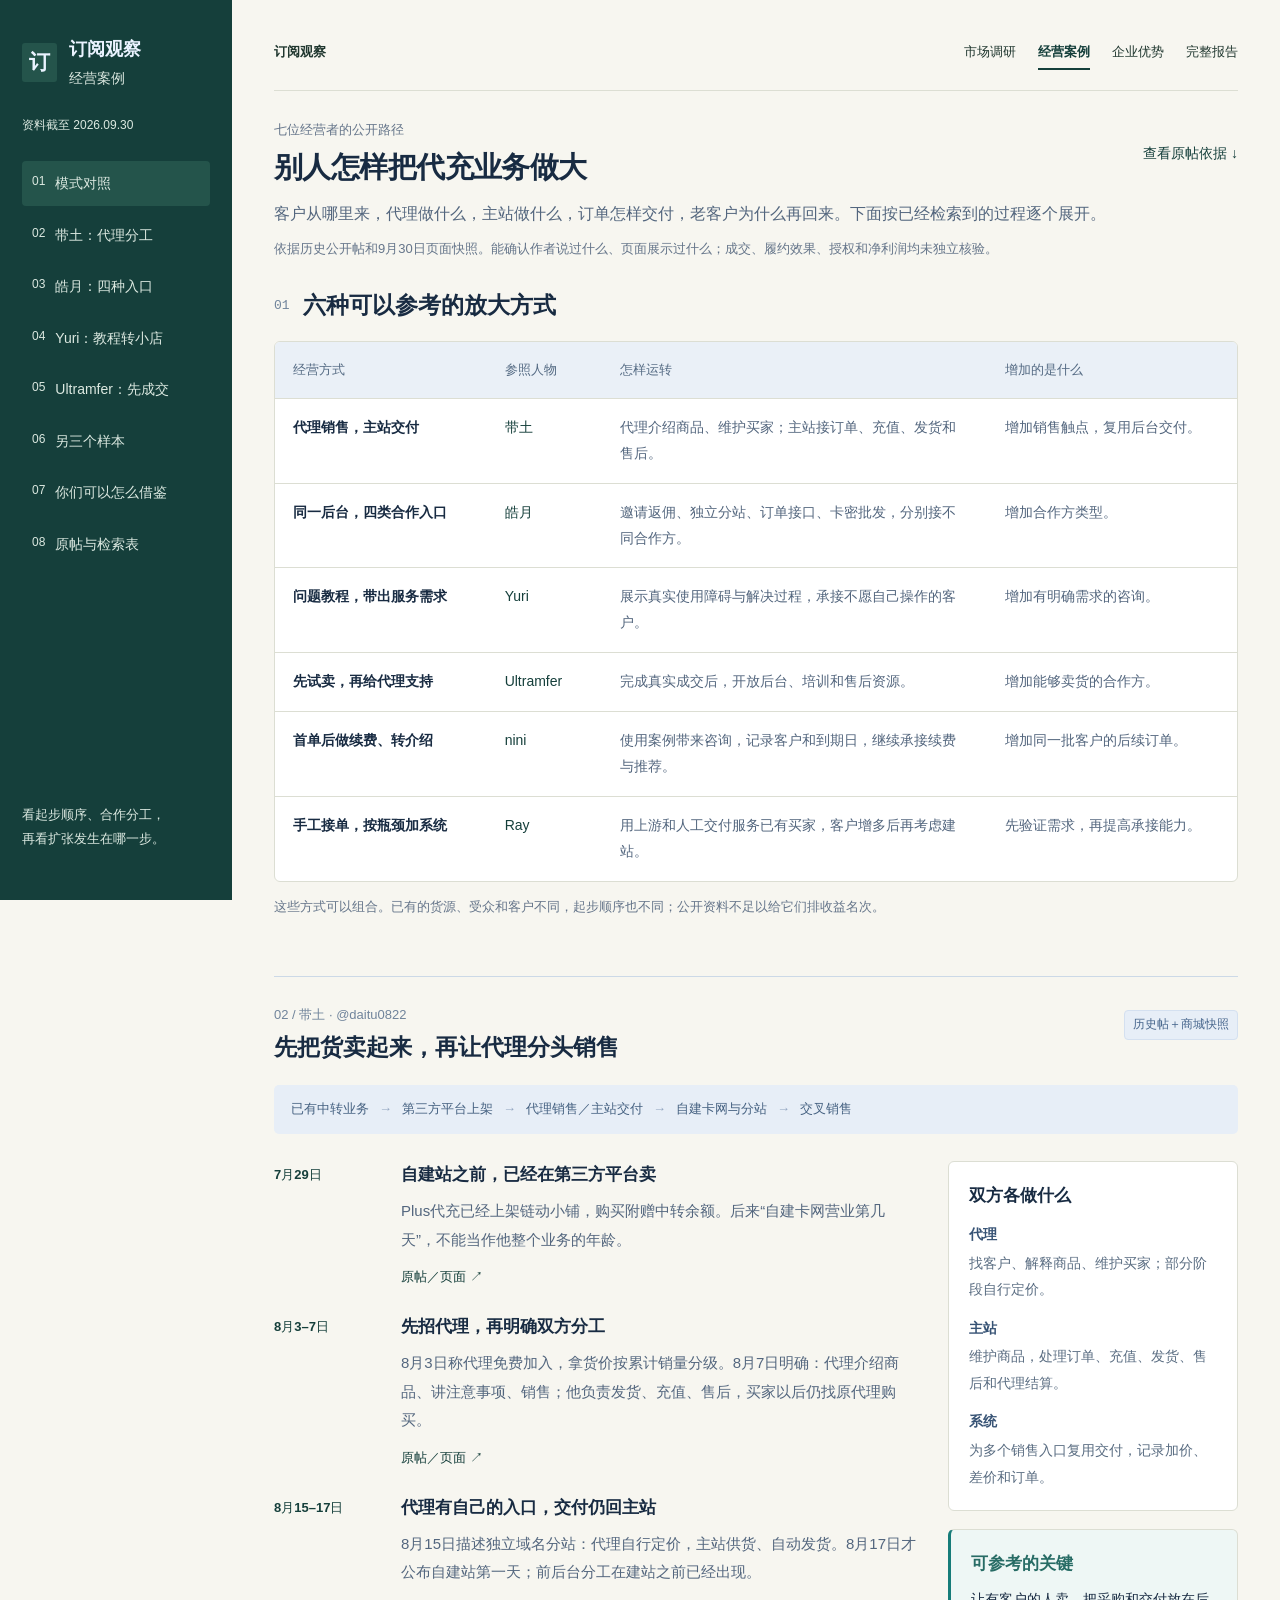
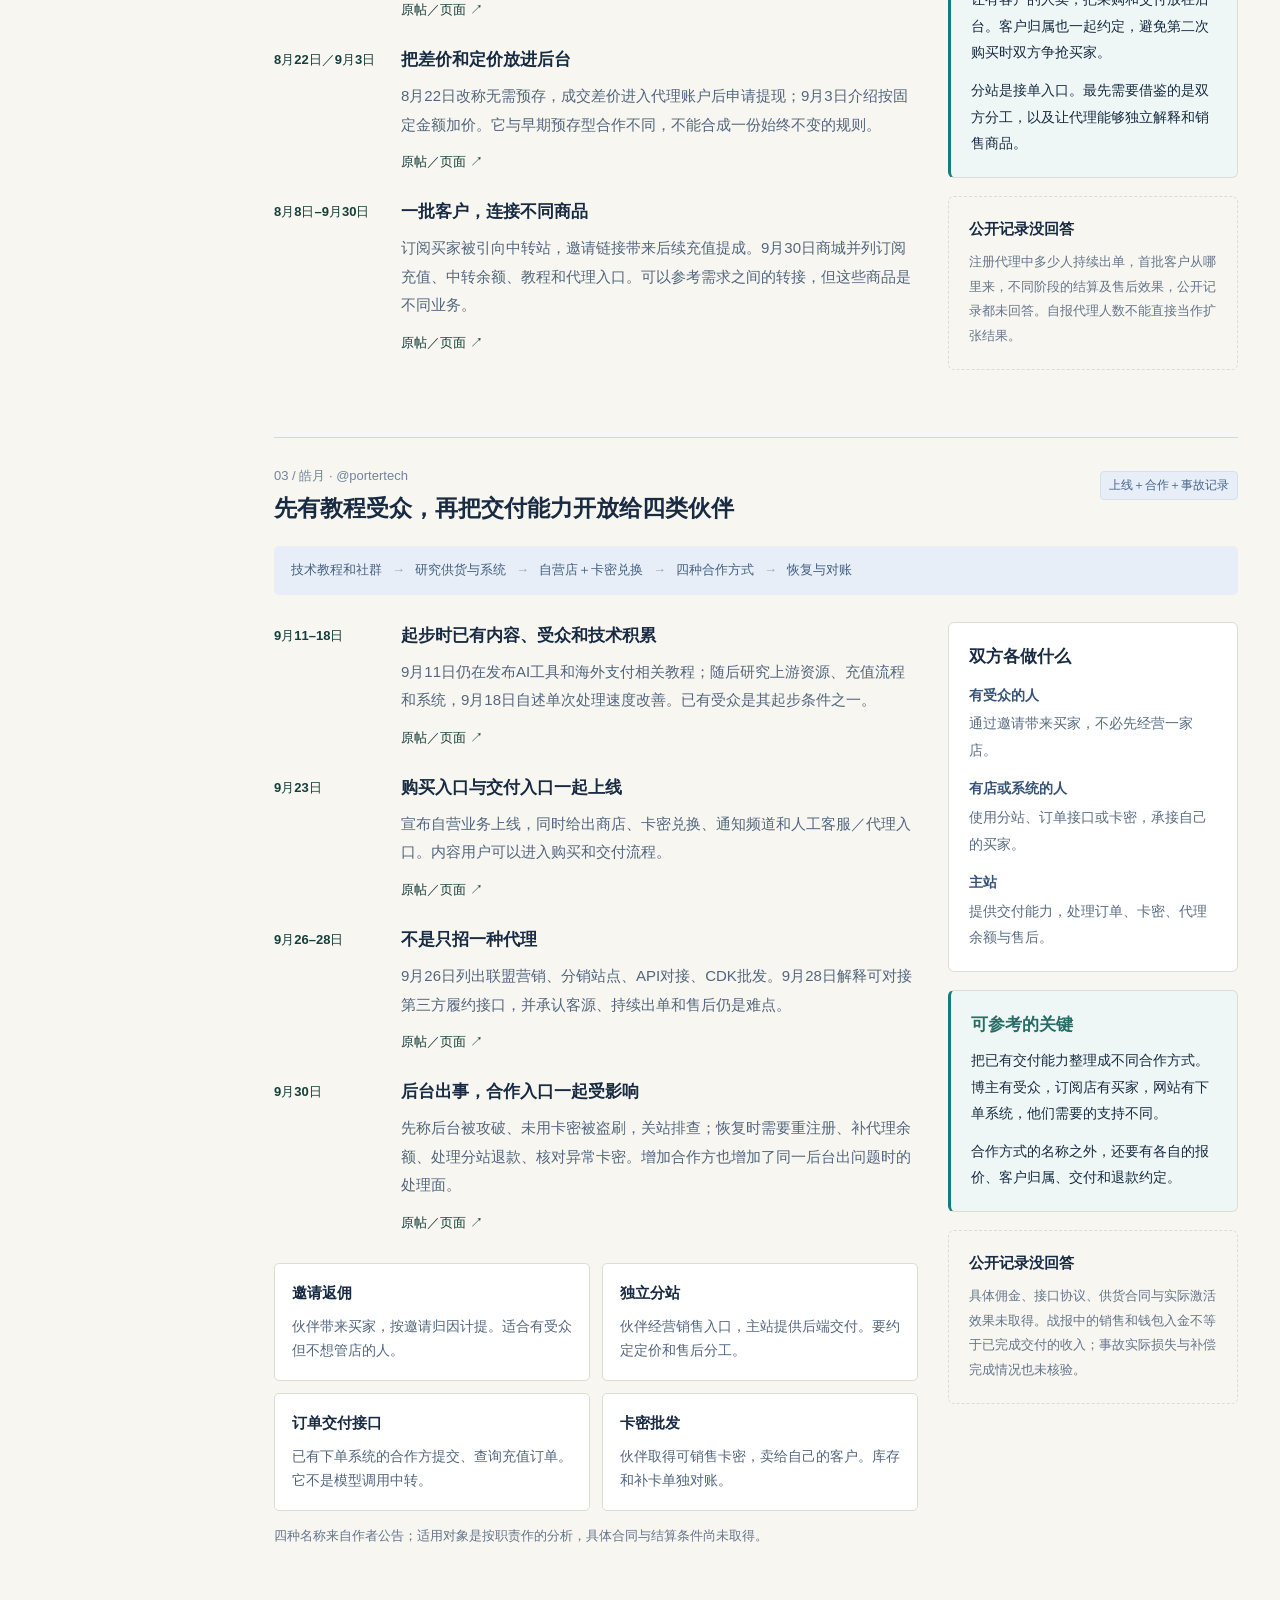
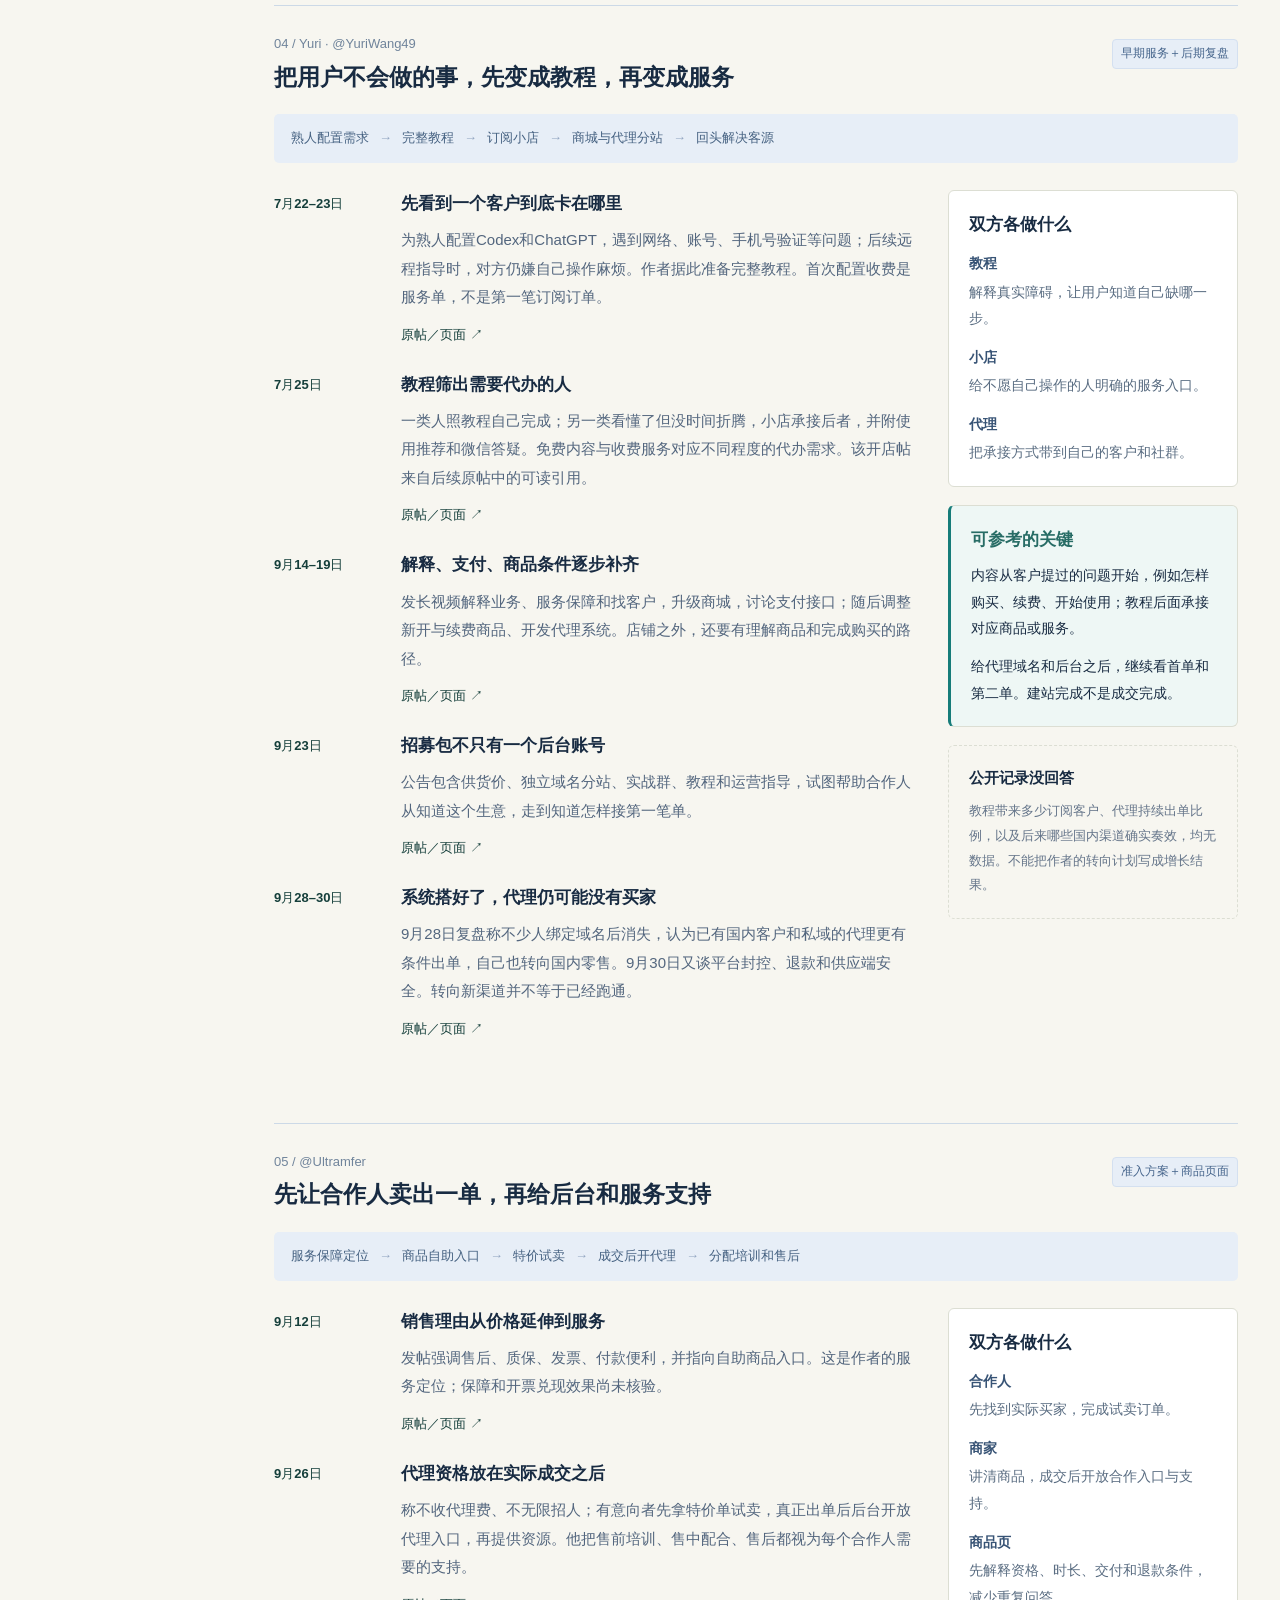
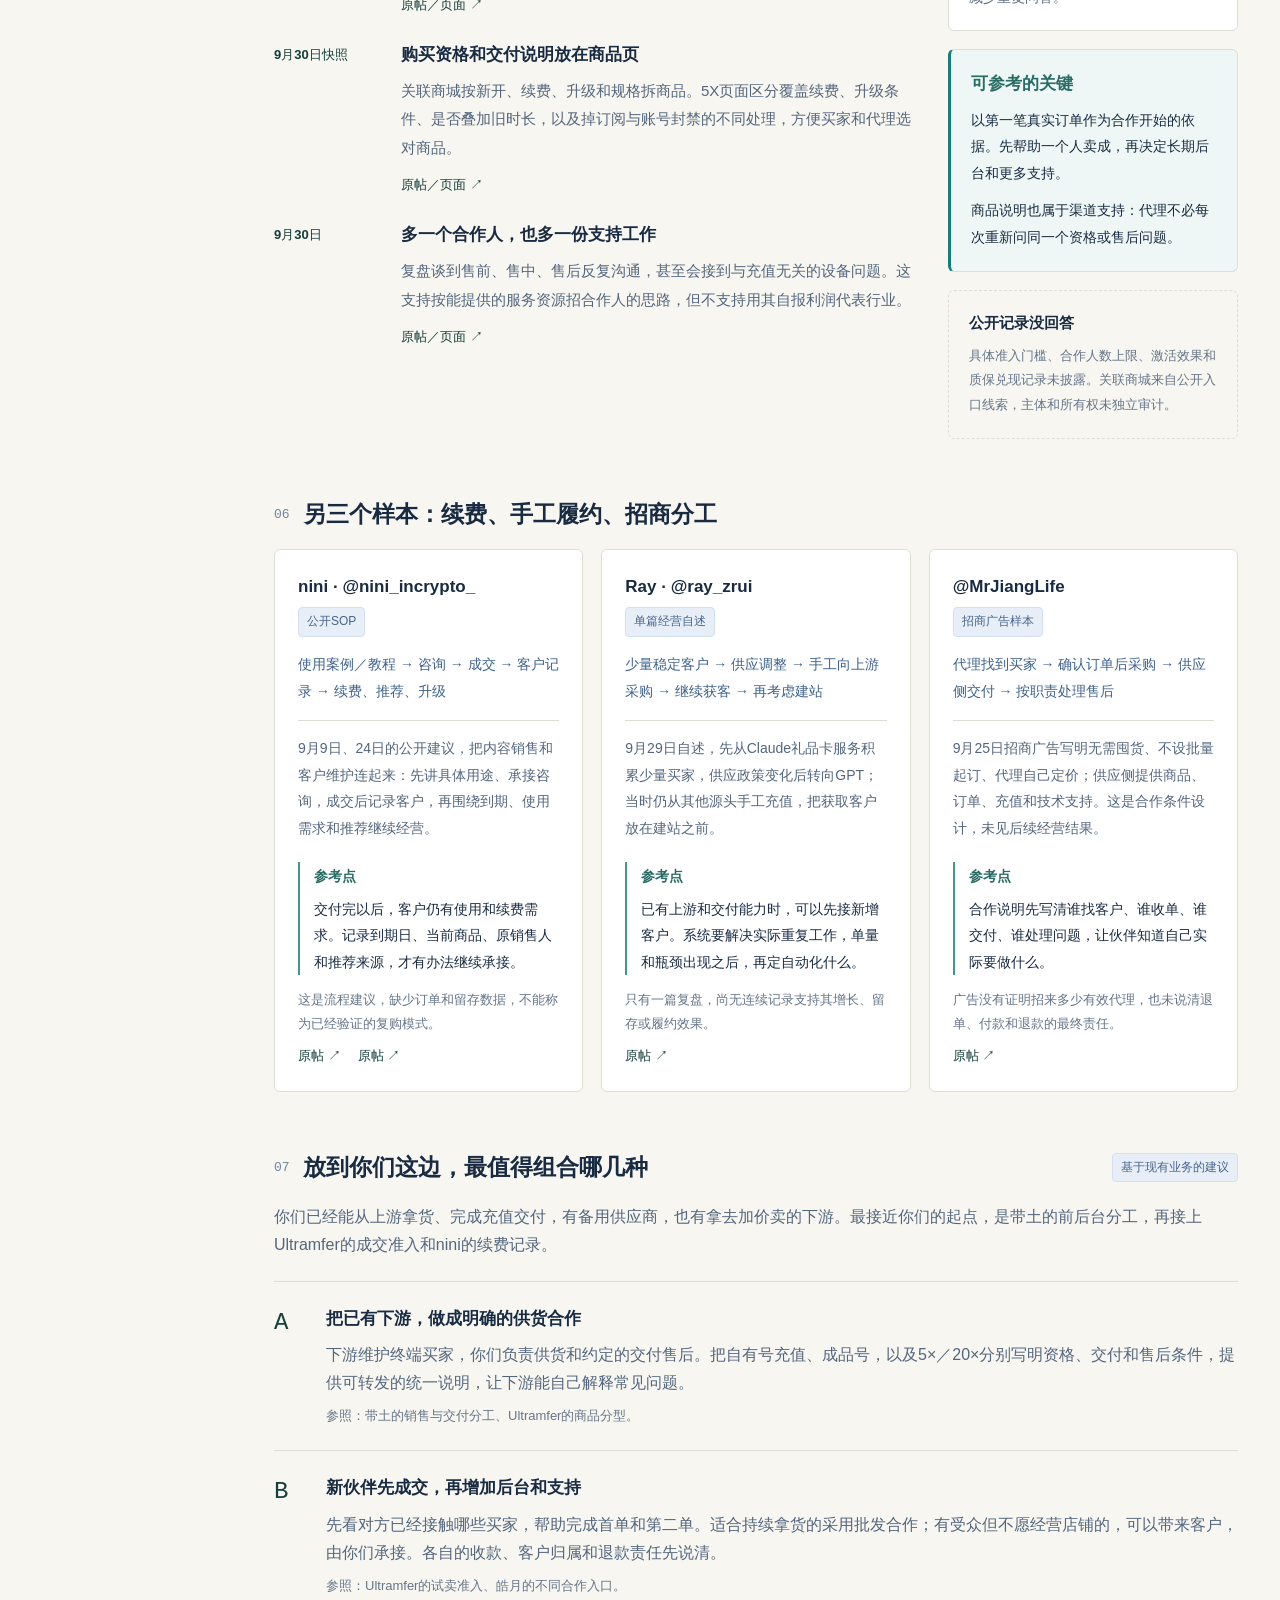
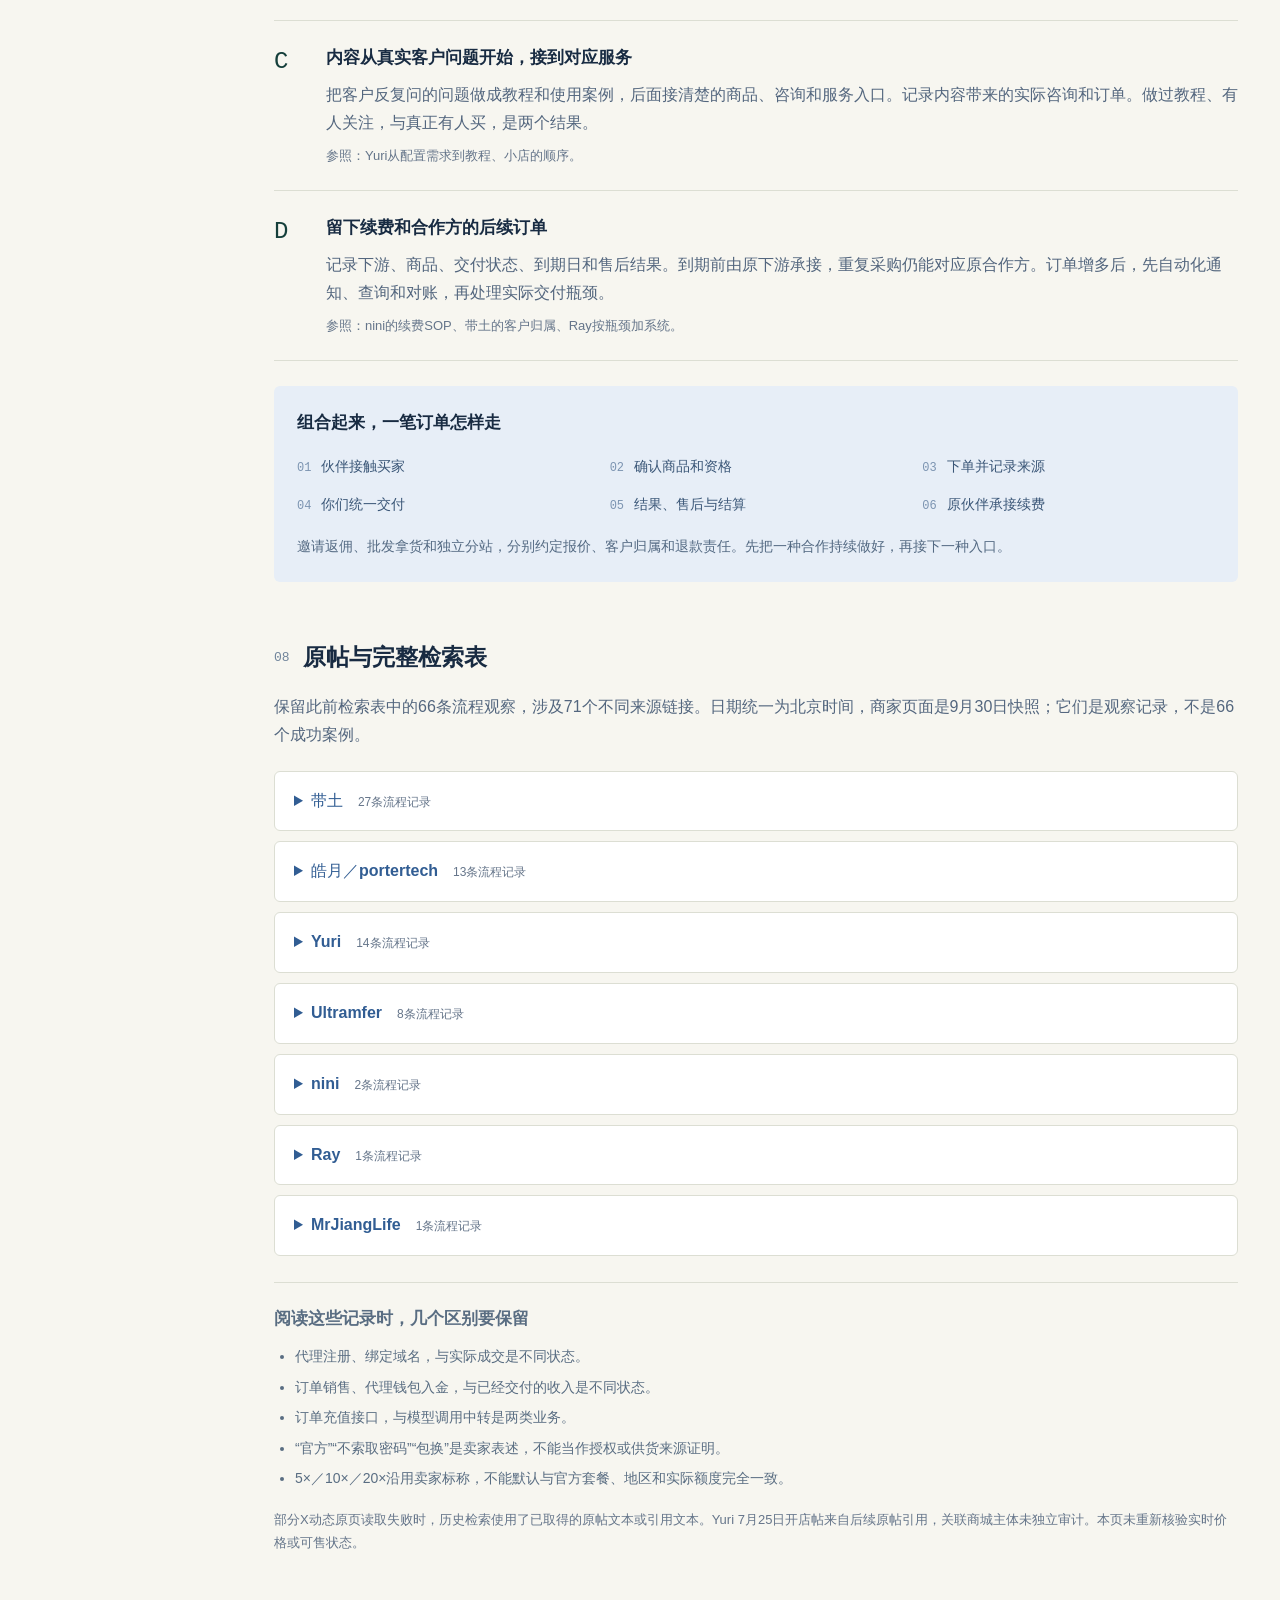
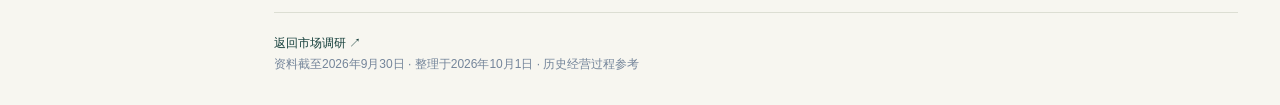
==== commit 5b1de6d4: "Consolidate AI subscription research and casebook" ====
--- a/casebook/index.html
+++ b/casebook/index.html
@@ -1,4 +1,4 @@
-<!doctype html><html lang="zh-CN"><head><meta charset="UTF-8"><meta name="viewport" content="width=device-width, initial-scale=1"><meta name="theme-color" content="#12263e"><meta name="description" content="七位AI订阅经营者的公开路径：获客、代理合作、集中交付、售后与续费。"><title>代充经营模式参考｜七位经营者的公开路径</title><link rel="icon" type="image/svg+xml" href="data:image/svg+xml,%3Csvg xmlns='http://www.w3.org/2000/svg' viewBox='0 0 32 32'%3E%3Crect width='32' height='32' rx='7' fill='%2312263e'/%3E%3Cpath d='M7 24V17h4v7m3 0V12h4v12m3 0V7h4v17' stroke='%236dcaf0' stroke-width='3'/%3E%3C/svg%3E"><link rel="stylesheet" href="styles.css"><script defer src="app.js"></script></head><body><a class="skip" href="#main">跳到案例内容</a><aside class="sidebar"><a class="brand" href="#models"><span class="brand-mark" aria-hidden="true">S</span><span>订阅供货<span class="brand-sub">经营模式参考</span></span></a><div class="sidebar-meta">资料截至 2026.09.30</div><nav aria-label="案例目录">
+<!doctype html><html lang="zh-CN"><head><meta charset="UTF-8"><meta name="viewport" content="width=device-width, initial-scale=1"><meta name="theme-color" content="#153f3b"><meta name="description" content="七位AI订阅经营者的公开路径：获客、代理合作、集中交付、售后与续费。"><title>经营案例 · 七位经营者的公开路径｜订阅观察</title><link rel="icon" type="image/svg+xml" href="data:image/svg+xml,%3Csvg xmlns='http://www.w3.org/2000/svg' viewBox='0 0 32 32'%3E%3Crect width='32' height='32' rx='7' fill='%2312263e'/%3E%3Cpath d='M7 24V17h4v7m3 0V12h4v12m3 0V7h4v17' stroke='%236dcaf0' stroke-width='3'/%3E%3C/svg%3E"><link rel="stylesheet" href="styles.css"><link rel="stylesheet" href="../site-nav.css"><link rel="canonical" href="https://siuserxiaowei.github.io/gpt-subscription-research/casebook/"><script defer src="app.js"></script></head><body><a class="skip" href="#main">跳到案例内容</a><aside class="sidebar"><a class="brand" href="../index.html"><span class="brand-mark" aria-hidden="true">订</span><span>订阅观察<span class="brand-sub">经营案例</span></span></a><div class="sidebar-meta">资料截至 2026.09.30</div><nav aria-label="案例目录">
 <a href="#models" class="active" aria-current="location">01 <span>模式对照</span></a>
 <a href="#daitu">02 <span>带土：代理分工</span></a>
 <a href="#porter">03 <span>皓月：四种入口</span></a>
@@ -7,7 +7,7 @@
 <a href="#more">06 <span>另三个样本</span></a>
 <a href="#borrow">07 <span>你们可以怎么借鉴</span></a>
 <a href="#sources">08 <span>原帖与检索表</span></a>
-</nav><p class="sidebar-bottom">看起步顺序、合作分工，<br>再看扩张发生在哪一步。</p></aside><main id="main"><header class="page-header"><div><p class="eyebrow">七位经营者的公开路径</p><h1>别人怎样把代充业务做大</h1></div><a class="source-link" href="#sources">查看原帖依据 ↓</a></header><p class="intro">客户从哪里来，代理做什么，主站做什么，订单怎样交付，老客户为什么再回来。下面按已经检索到的过程逐个展开。</p><p class="evidence-note">依据历史公开帖和9月30日页面快照。能确认作者说过什么、页面展示过什么；成交、履约效果、授权和净利润均未独立核验。</p><section id="models" aria-labelledby="models-title"><div class="section-heading"><div><span class="section-no">01</span><h2 id="models-title">六种可以参考的放大方式</h2></div></div><div class="table-wrap"><table class="model-table"><thead><tr><th scope="col">经营方式</th><th scope="col">参照人物</th><th scope="col">怎样运转</th><th scope="col">增加的是什么</th></tr></thead><tbody>
+</nav><p class="sidebar-bottom">看起步顺序、合作分工，<br>再看扩张发生在哪一步。</p></aside><main id="main"><nav class="site-nav" aria-label="研究站栏目"><a class="site-nav-brand" href="../index.html">订阅观察</a><a href="../index.html">市场调研</a><a href="../casebook/" aria-current="page">经营案例</a><a href="../enterprise-advantages.html">企业优势</a><a href="../report.html">完整报告</a></nav><header class="page-header"><div><p class="eyebrow">七位经营者的公开路径</p><h1>别人怎样把代充业务做大</h1></div><a class="source-link" href="#sources">查看原帖依据 ↓</a></header><p class="intro">客户从哪里来，代理做什么，主站做什么，订单怎样交付，老客户为什么再回来。下面按已经检索到的过程逐个展开。</p><p class="evidence-note">依据历史公开帖和9月30日页面快照。能确认作者说过什么、页面展示过什么；成交、履约效果、授权和净利润均未独立核验。</p><section id="models" aria-labelledby="models-title"><div class="section-heading"><div><span class="section-no">01</span><h2 id="models-title">六种可以参考的放大方式</h2></div></div><div class="table-wrap"><table class="model-table"><thead><tr><th scope="col">经营方式</th><th scope="col">参照人物</th><th scope="col">怎样运转</th><th scope="col">增加的是什么</th></tr></thead><tbody>
 <tr><th scope="row">代理销售，主站交付</th><td><a href="#daitu">带土</a></td><td>代理介绍商品、维护买家；主站接订单、充值、发货和售后。</td><td>增加销售触点，复用后台交付。</td></tr>
 <tr><th scope="row">同一后台，四类合作入口</th><td><a href="#porter">皓月</a></td><td>邀请返佣、独立分站、订单接口、卡密批发，分别接不同合作方。</td><td>增加合作方类型。</td></tr>
 <tr><th scope="row">问题教程，带出服务需求</th><td><a href="#yuri">Yuri</a></td><td>展示真实使用障碍与解决过程，承接不愿自己操作的客户。</td><td>增加有明确需求的咨询。</td></tr>
@@ -164,4 +164,4 @@
 <details class="evidence-table"><summary>MrJiangLife<span>1条流程记录</span></summary><div class="table-wrap"><table><thead><tr><th scope="col">日期／环节</th><th scope="col">公开记录支持什么</th><th scope="col">未知与限制</th></tr></thead><tbody>
 <tr><th scope="row">2026-09-25<br><span>无库存代理招商方案</span></th><td>99元代理广告：客户确定后再采购、无需提前囤货、不设批量起订、代理定价，供应侧统一商品、订单、充值和技术售后。<div class="link-row"><a href="https://x.com/MrJiangLife/status/2103333500673982663" target="_blank" rel="noopener noreferrer">原帖 ↗</a></div></td><td>只有公开招商方案，不是已成功跑通的增长时间线；费后成交和退款承担未知。</td></tr>
 </tbody></table></div></details>
-<div class="source-method"><h3>阅读这些记录时，几个区别要保留</h3><ul><li>代理注册、绑定域名，与实际成交是不同状态。</li><li>订单销售、代理钱包入金，与已经交付的收入是不同状态。</li><li>订单充值接口，与模型调用中转是两类业务。</li><li>“官方”“不索取密码”“包换”是卖家表述，不能当作授权或供货来源证明。</li><li>5×／10×／20×沿用卖家标称，不能默认与官方套餐、地区和实际额度完全一致。</li></ul><p>部分X动态原页读取失败时，历史检索使用了已取得的原帖文本或引用文本。Yuri 7月25日开店帖来自后续原帖引用，关联商城主体未独立审计。本页未重新核验实时价格或可售状态。</p></div></section><footer>资料截至2026年9月30日 · 整理于2026年10月1日 · 历史经营过程参考</footer></main></body></html>+<div class="source-method"><h3>阅读这些记录时，几个区别要保留</h3><ul><li>代理注册、绑定域名，与实际成交是不同状态。</li><li>订单销售、代理钱包入金，与已经交付的收入是不同状态。</li><li>订单充值接口，与模型调用中转是两类业务。</li><li>“官方”“不索取密码”“包换”是卖家表述，不能当作授权或供货来源证明。</li><li>5×／10×／20×沿用卖家标称，不能默认与官方套餐、地区和实际额度完全一致。</li></ul><p>部分X动态原页读取失败时，历史检索使用了已取得的原帖文本或引用文本。Yuri 7月25日开店帖来自后续原帖引用，关联商城主体未独立审计。本页未重新核验实时价格或可售状态。</p></div></section><footer><a href="../index.html">返回市场调研 ↗</a><br>资料截至2026年9月30日 · 整理于2026年10月1日 · 历史经营过程参考</footer></main></body></html>
--- a/casebook/styles.css
+++ b/casebook/styles.css
@@ -1 +1,3 @@
 :root{color-scheme:light;--ink:#182b42;--blue:#275ab4;--muted:#65758a;--line:#dce4ed;--paper:#fff;--bg:#f3f6f9;--nav:#12263e;--teal:#167c79}*{box-sizing:border-box}html{scroll-behavior:smooth;scroll-padding-top:30px}body{margin:0;background:var(--bg);color:var(--ink);font:16px/1.75 -apple-system,BlinkMacSystemFont,"PingFang SC","Microsoft YaHei",sans-serif}a{color:var(--blue);text-decoration:none}a:hover{text-decoration:underline}a:focus-visible,summary:focus-visible{outline:3px solid #72adf6;outline-offset:4px}.skip{position:fixed;top:-70px;left:20px;z-index:100;background:white;padding:10px 18px}.skip:focus{top:10px}.sidebar{position:fixed;inset:0 auto 0 0;width:232px;padding:34px 22px;background:var(--nav);color:#eaf3ff;display:flex;flex-direction:column;overflow-y:auto}.brand{display:flex;gap:12px;align-items:center;color:inherit;font-size:18px;font-weight:650}.brand:hover{text-decoration:none}.brand-mark{width:35px;height:39px;border-radius:6px;background:#2758a2;display:grid;place-items:center;font-size:21px}.brand-sub{display:block;font-size:14px;color:#b9c8db;font-weight:400}.sidebar-meta{font-size:12px;color:#b0c2d8;margin:25px 0}.sidebar nav{display:grid;gap:7px}.sidebar nav a{display:flex;gap:10px;color:#9fb5d0;font-size:12px;padding:10px;border-radius:4px;white-space:nowrap}.sidebar nav a span{color:#deebfa;font-size:14px}.sidebar nav a.active{background:#244b77;color:#81c8ef}.sidebar nav a:hover{background:#203c5d;text-decoration:none}.sidebar-bottom{margin-top:auto;padding-top:28px;color:#aec3db;font-size:13px;line-height:1.9}main{margin-left:232px;padding:36px 42px 30px;max-width:1630px}.page-header{display:flex;justify-content:space-between;align-items:center;gap:18px}.eyebrow{font-size:13px;color:var(--muted);margin:0 0 5px}h1{font-size:29px;line-height:1.4;margin:0;font-weight:650;letter-spacing:-.02em}h2{font-size:23px;line-height:1.55;margin:0;font-weight:650}h3{font-size:17px;line-height:1.6;margin:0 0 9px}p{margin:0 0 14px}.source-link{font-size:14px;white-space:nowrap}.intro{color:#53667e;margin:13px 0 10px;max-width:940px}.evidence-note{font-size:13px;color:var(--muted);margin:0 0 27px;max-width:1040px}.section-heading{display:flex;align-items:center;justify-content:space-between;gap:18px;margin-bottom:17px}.section-heading>div{display:flex;align-items:center;gap:13px}.section-no{font-size:13px;color:#70849b;line-height:1.8}.section-heading .section-no{font-family:ui-monospace,monospace}.tag,.badge{display:inline-block;font-size:12px;line-height:1.8;background:#e7eef7;border:1px solid #d4e0f0;color:#46658c;border-radius:4px;padding:3px 8px;white-space:nowrap}.section-intro{color:#53667e;max-width:1040px;margin-bottom:22px}.subnote{font-size:13px;color:var(--muted);line-height:1.8;margin:13px 0 0}section{margin-bottom:58px}.table-wrap{overflow-x:auto;border:1px solid var(--line);border-radius:6px;background:white;scrollbar-width:thin}table{width:100%;border-collapse:collapse;text-align:left;font-size:14px;line-height:1.85}th,td{padding:16px 18px;vertical-align:top;border-bottom:1px solid var(--line)}thead th{font-size:13px;background:#eaf0f7;color:#546a83;font-weight:550}tbody tr:last-child th,tbody tr:last-child td{border-bottom:0}tbody th{font-weight:600}.model-table{min-width:740px}.model-table th:first-child{width:22%}.model-table td:nth-child(2){width:12%;white-space:nowrap}.model-table td:nth-child(3){width:40%;color:#53667e}.model-table td:last-child{color:#53667e}.case-section{border-top:1px solid #ccd9e7;padding-top:26px}.case-head{display:flex;justify-content:space-between;align-items:flex-start;gap:22px;margin-bottom:19px}.case-head .section-no{display:block;margin-bottom:4px}.case-head .tag{margin-top:7px}.path{display:flex;gap:8px 10px;align-items:center;flex-wrap:wrap;font-size:13px;padding:13px 17px;background:#e7eef7;border-radius:5px;color:#456181;margin-bottom:27px}.path i{font-style:normal;color:#92a6c1}.path span{white-space:nowrap}.case-layout{display:grid;grid-template-columns:minmax(0,1fr) 290px;gap:30px}.chronology{display:grid;gap:0}.chronology article{display:grid;grid-template-columns:109px minmax(0,1fr);gap:18px;padding:0 0 23px;position:relative}.chronology article+.chronology article{padding-top:20px;border-top:1px solid var(--line)}.date{font-size:13px;color:var(--blue);line-height:1.8;padding-top:2px;font-weight:550}.chronology h3{font-size:17px}.chronology p{color:#53667e;font-size:15px;line-height:1.9;margin-bottom:8px}.chronology a,.link-row a{font-size:13px}.link-row{display:flex;gap:6px 17px;flex-wrap:wrap;margin-top:10px}.case-side{display:grid;align-content:start;gap:18px}.division,.takeaway,.unknown{padding:20px;border:1px solid var(--line);border-radius:6px;background:white}.division p,.case-side p{font-size:14px;line-height:1.9;margin-bottom:11px}.case-side p:last-child{margin:0}.division dl{margin:0}.division dt{font-size:14px;font-weight:600;margin-top:13px;color:#375375}.division dd{margin:3px 0 0;font-size:14px;color:#5a6d82;line-height:1.9}.takeaway{border-left:3px solid var(--teal);background:#eef7f5}.takeaway h3{color:#276c65}.unknown{background:transparent;border-style:dashed}.unknown h3{font-size:15px}.unknown p{font-size:13px;color:var(--muted)}.cooperation-grid{display:grid;grid-template-columns:1fr 1fr;gap:12px;margin-top:4px}.cooperation-grid article{padding:17px;background:white;border:1px solid var(--line);border-radius:5px}.cooperation-grid h3{font-size:15px}.cooperation-grid p{font-size:14px;color:#53667e;margin:0}.more-cases{display:grid;grid-template-columns:repeat(3,minmax(0,1fr));gap:18px}.mini-case{padding:23px;background:white;border:1px solid var(--line);border-radius:6px;scroll-margin-top:25px}.mini-head{margin-bottom:14px}.mini-head h3{margin-bottom:6px}.mini-path{font-size:14px;color:#3d628c;border-bottom:1px solid var(--line);padding-bottom:16px;line-height:1.9}.mini-case>p:not(.mini-path):not(.subnote){font-size:14px;line-height:1.9;color:#53667e}.mini-lesson{margin-top:20px;border-left:2px solid #41978e;padding-left:14px}.mini-lesson strong{font-size:14px;color:#276c65}.mini-lesson p{font-size:14px;line-height:1.9;margin:6px 0 0}.mini-case>a{display:inline-block;font-size:13px;margin-top:12px}.borrow-list{border-top:1px solid var(--line)}.borrow-list article{display:grid;grid-template-columns:30px 1fr;gap:22px;padding:23px 0;border-bottom:1px solid var(--line)}.borrow-list article>span{font:24px/1.5 ui-monospace,monospace;color:var(--blue)}.borrow-list p{color:#53667e;max-width:1020px;margin-bottom:8px}.borrow-list .borrow-from{font-size:13px;color:var(--muted);margin:0}.order-flow{margin-top:25px;padding:23px;background:#e7eef7;border-radius:6px}.order-flow ol{display:grid;grid-template-columns:repeat(3,1fr);list-style:none;margin:18px 0;padding:0;gap:13px 20px}.order-flow li{font-size:14px;color:#3a5677;display:flex;gap:10px;align-items:baseline}.order-flow li span{font:12px/1.6 ui-monospace,monospace;color:#7c94b1}.order-flow p{font-size:14px;color:#546a83;margin:0}.evidence-table{background:white;border:1px solid var(--line);border-radius:6px;margin-bottom:10px}.evidence-table summary{padding:15px 19px;cursor:pointer;color:#315d93;font-weight:550;line-height:1.8}.evidence-table summary span{font-size:12px;color:var(--muted);font-weight:400;margin-left:15px}.evidence-table .table-wrap{margin:0 15px 17px;border-radius:4px}.evidence-table table{min-width:900px}.evidence-table th:first-child{width:19%}.evidence-table td:nth-child(2){width:47%}.evidence-table td:last-child{color:var(--muted);font-size:13px}.evidence-table tbody th{font-size:13px;color:#526d8c}.evidence-table tbody th span{display:inline-block;margin-top:5px;color:#344f70;font-size:14px}.source-method{border-top:1px solid var(--line);margin-top:26px;padding-top:22px;font-size:14px;color:#596d82}.source-method ul{padding-left:21px;margin:0 0 15px}.source-method li{padding:3px 0}.source-method p{font-size:13px;color:var(--muted);max-width:1080px}footer{border-top:1px solid var(--line);padding-top:20px;font-size:12px;color:#74859a}@media(min-width:1600px){main{padding-left:60px;padding-right:60px}}@media(max-width:1200px){main{padding:30px}.case-layout{grid-template-columns:minmax(0,1fr) 255px;gap:20px}.chronology article{grid-template-columns:90px 1fr;gap:15px}.more-cases{grid-template-columns:1fr}.mini-head{display:flex;align-items:center;gap:14px}.mini-head h3{margin:0}.mini-case{padding:22px}.case-head{gap:13px}}@media(max-width:1050px){.sidebar{width:212px;padding:28px 17px}main{margin-left:212px;padding:28px}.case-layout{grid-template-columns:1fr}.case-side{grid-template-columns:1fr 1fr}.unknown{grid-column:1/-1}.case-head{display:block}.case-head .tag{margin-top:12px}.order-flow ol{grid-template-columns:1fr 1fr}}@media(max-width:850px){.sidebar{position:relative;width:auto;padding:16px 22px;display:block}.brand-sub{display:inline;margin-left:12px}.brand-mark{width:29px;height:32px;font-size:18px}.sidebar-meta{position:absolute;right:22px;top:23px;margin:0;font-size:12px}.sidebar nav{display:flex;gap:5px;overflow-x:auto;margin:15px -6px 0;padding-bottom:3px}.sidebar nav a{flex:none;padding:7px 10px}.sidebar-bottom{display:none}main{margin:0;padding:26px 24px}.page-header{align-items:flex-start}h1{font-size:26px}.case-side{grid-template-columns:1fr 1fr}.table-wrap{border-radius:5px}.source-link{font-size:13px}}@media(max-width:600px){html{scroll-padding-top:16px}.sidebar{padding:15px 16px}.sidebar-meta{position:static;margin-top:9px}.sidebar nav{margin-top:9px}.brand-sub{font-size:13px}.page-header{display:block}.source-link{display:inline-block;margin-top:10px}main{padding:24px 17px}h1{font-size:25px}h2{font-size:21px}.intro{font-size:15px}.evidence-note{font-size:12px}.section-heading{display:block}.section-heading>.tag{margin-top:10px}.section-heading>div{gap:9px}.model-table th,.model-table td{padding:13px 15px}.case-section{padding-top:23px}.path{padding:12px 14px;font-size:12px;gap:6px 9px}.path span{white-space:normal}.chronology article{grid-template-columns:1fr;gap:8px;padding-bottom:23px}.chronology article+.chronology article{padding-top:19px}.date{font-size:12px}.chronology h3{font-size:17px}.chronology p{font-size:15px}.case-side{grid-template-columns:1fr}.unknown{grid-column:auto}.division,.takeaway,.unknown{padding:19px}.cooperation-grid{grid-template-columns:1fr}.mini-head{display:block}.mini-head h3{margin-bottom:7px}.mini-case{padding:20px}.borrow-list article{gap:13px;grid-template-columns:24px 1fr}.borrow-list article>span{font-size:21px}.borrow-list p{font-size:15px}.order-flow{padding:20px}.order-flow ol{grid-template-columns:1fr;gap:11px}.evidence-table summary{padding:14px 15px}.evidence-table summary span{margin-left:11px}.evidence-table .table-wrap{margin:0 10px 13px}.section-heading .section-no{font-size:12px}section{margin-bottom:43px}}@media(prefers-reduced-motion:reduce){html{scroll-behavior:auto}}@media print{.sidebar,.source-link,.skip{display:none}main{margin:0;padding:0}body{background:white}.path,.takeaway{background:white}.case-side,.mini-case{break-inside:avoid}.case-section{break-before:page}.table-wrap{overflow:visible}.model-table,.evidence-table table{min-width:0}.case-layout{grid-template-columns:1fr}.evidence-table:not([open]){display:none}}
+
+:root{--nav:#153f3b;--blue:#153f3b;--bg:#f7f6f0;--line:#dcded3}.brand-mark{background:#24544b;border-radius:3px}.sidebar nav a.active{background:#24544b;color:#dce9e1}.sidebar nav a:hover{background:#24544b}.sidebar nav a,.sidebar nav a span,.brand-sub,.sidebar-meta,.sidebar-bottom{color:#dce9e1}main>.site-nav{padding-top:0;margin-bottom:28px}
--- a/site-nav.css
+++ b/site-nav.css
@@ -0,0 +1,8 @@
+.site-nav{display:flex;align-items:center;flex-wrap:wrap;gap:10px 22px;padding:20px 0;border-bottom:1px solid #dcded3;font:13px/1.7 -apple-system,BlinkMacSystemFont,"PingFang SC",sans-serif;color:#20372f}
+.site-nav a{color:inherit;text-decoration:none;padding:5px 0;border-bottom:2px solid transparent}
+.site-nav a:hover,.site-nav a[aria-current="page"]{color:#153f3b;border-bottom-color:#153f3b}
+.site-nav a:focus-visible{outline:3px solid #a96832;outline-offset:4px}
+.site-nav .site-nav-brand{font-weight:650;margin-right:auto}
+.site-nav a[aria-current="page"]{font-weight:650}
+@media(max-width:600px){.site-nav{gap:8px 18px;font-size:12px}.site-nav .site-nav-brand{width:100%}}
+@media print{.site-nav{display:none}}
